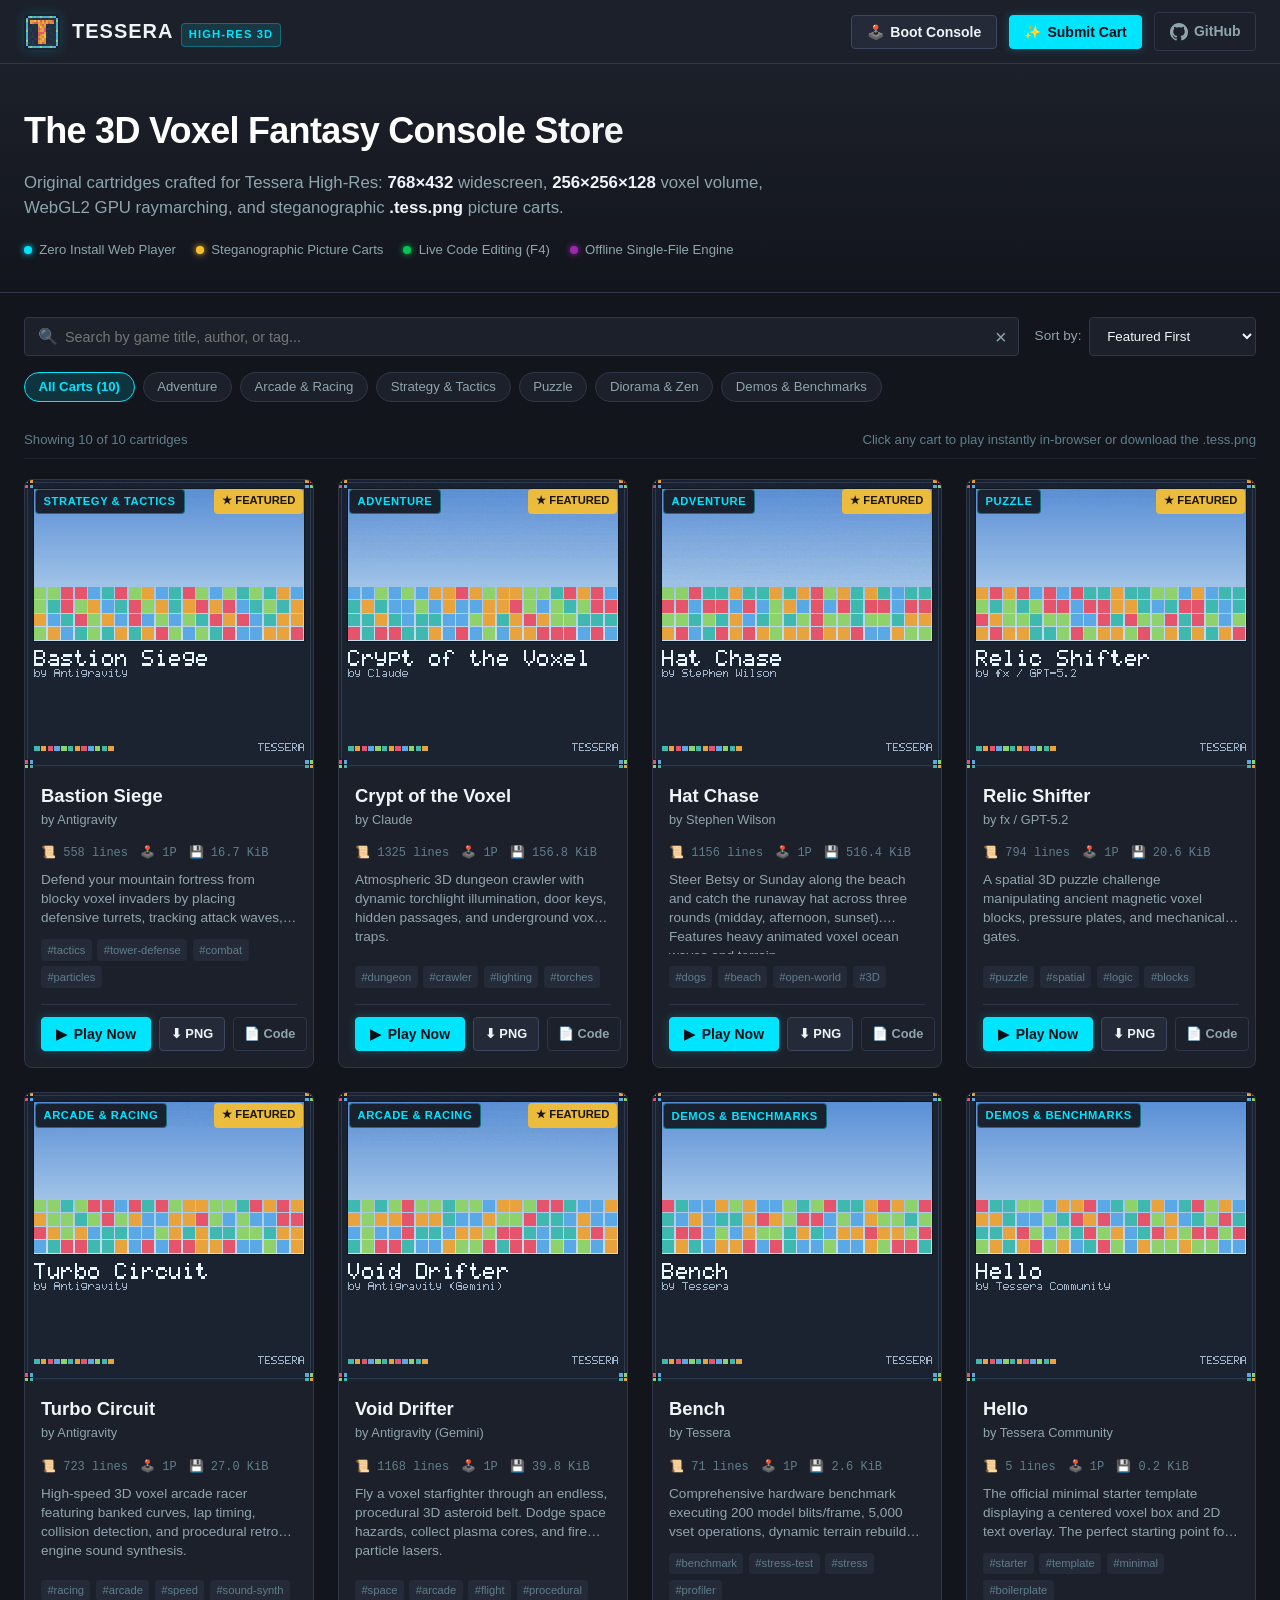
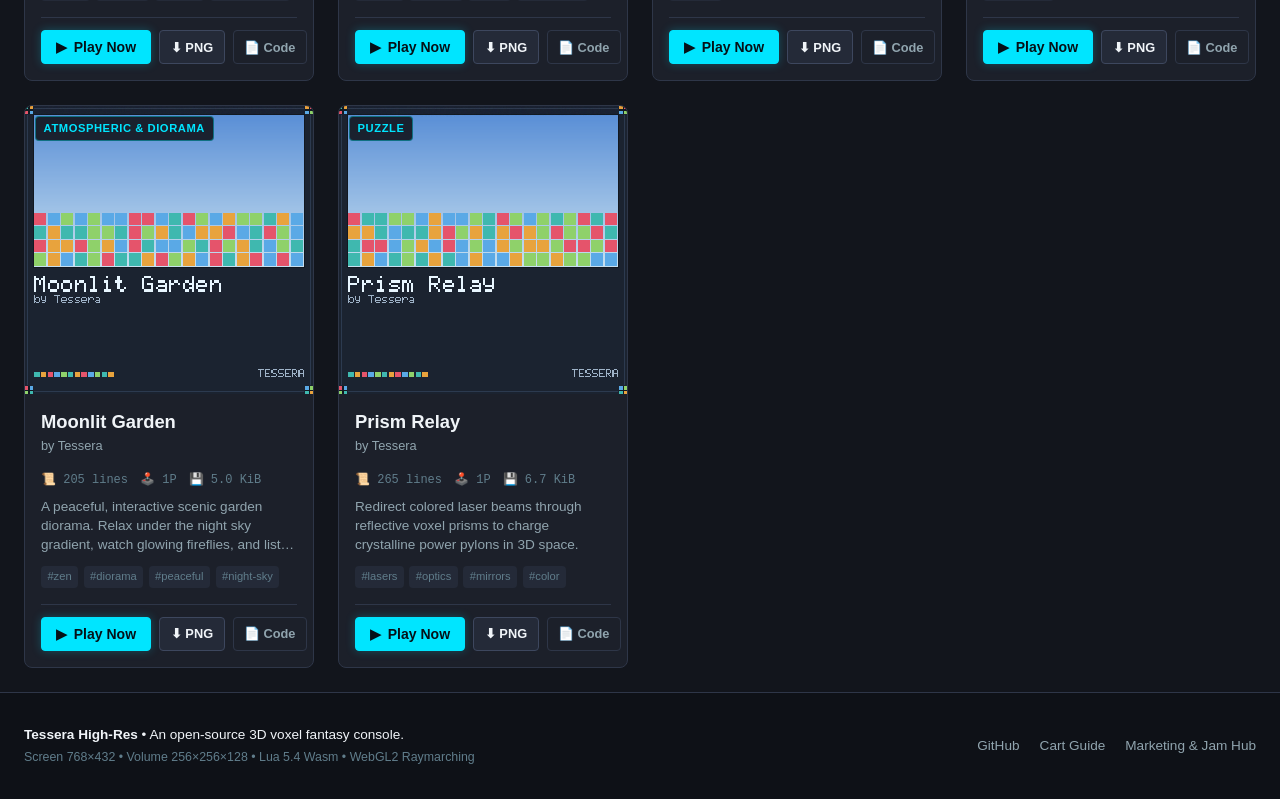
==== index.html @ 2a74eab0 "feat: initial release of Tessera High-Res Cartridge Showcase & Community Store" ====
<!doctype html>
<html lang="en">
<head>
  <meta charset="utf-8">
  <meta name="viewport" content="width=device-width, initial-scale=1">
  <title>Tessera High-Res • Community Cart Showcase & Store</title>
  <meta name="description" content="Discover, play, and download 3D voxel games for Tessera High-Res. 768x432 screen, 256x256x128 volume, WebGL2 raymarching, and steganographic PNG picture carts.">
  
  <!-- OpenGraph & Twitter Cards -->
  <meta property="og:title" content="Tessera High-Res • Cartridge Showcase & Store">
  <meta property="og:description" content="Play original 3D voxel games directly in your browser. Single-file fantasy console, WebGL2 raymarching, and drag-and-drop picture carts.">
  <meta property="og:image" content="assets/tessera-banner.png">
  <meta property="og:type" content="website">
  <meta name="twitter:card" content="summary_large_image">
  <meta name="twitter:title" content="Tessera High-Res • Cartridge Showcase">
  <meta name="twitter:description" content="Play original 3D voxel games directly in your browser with zero installs.">
  <meta name="twitter:image" content="assets/tessera-banner.png">

  <link rel="icon" type="image/png" href="assets/favicon-32.png">
  <link rel="stylesheet" href="style.css">
</head>
<body>
  <!-- Drag-and-drop overlay for dropped carts -->
  <div id="drop-overlay" class="drop-overlay hidden">
    <div class="drop-box">
      <div class="drop-icon">🎮</div>
      <h2>Drop .tess or .tess.png to Play!</h2>
      <p>Instant zero-install execution in the WebGL2 raymarched console</p>
    </div>
  </div>

  <!-- Header -->
  <header class="site-header">
    <div class="header-inner">
      <div class="brand">
        <a href="#" class="brand-link">
          <img src="assets/tessera-mark.png" alt="Tessera Mark" class="brand-mark" width="36" height="36">
          <div class="brand-text">
            <span class="brand-title">TESSERA</span>
            <span class="brand-badge">HIGH-RES 3D</span>
          </div>
        </a>
      </div>

      <nav class="header-nav">
        <button id="btn-boot-clean" class="btn btn-secondary">
          <span class="icon">🕹️</span> Boot Console
        </button>
        <button id="btn-open-submit" class="btn btn-primary">
          <span class="icon">✨</span> Submit Cart
        </button>
        <a href="https://github.com/stephenwil/tessera-showcase" target="_blank" rel="noopener" class="btn btn-ghost" title="View Source on GitHub">
          <svg class="gh-icon" viewBox="0 0 16 16" width="18" height="18" fill="currentColor">
            <path d="M8 0C3.58 0 0 3.58 0 8c0 3.54 2.29 6.53 5.47 7.59.4.07.55-.17.55-.38 0-.19-.01-.82-.01-1.49-2.01.37-2.53-.49-2.69-.94-.09-.23-.48-.94-.82-1.13-.28-.15-.68-.52-.01-.53.63-.01 1.08.58 1.23.82.72 1.21 1.87.87 2.33.66.07-.52.28-.87.51-1.07-1.78-.2-3.64-.89-3.64-3.95 0-.87.31-1.59.82-2.15-.08-.2-.36-1.02.08-2.12 0 0 .67-.21 2.2.82.64-.18 1.32-.27 2-.27.68 0 1.36.09 2 .27 1.53-1.04 2.2-.82 2.2-.82.44 1.1.16 1.92.08 2.12.51.56.82 1.27.82 2.15 0 3.07-1.87 3.75-3.65 3.95.29.25.54.73.54 1.48 0 1.07-.01 1.93-.01 2.2 0 .21.15.46.55.38A8.013 8.013 0 0016 8c0-4.42-3.58-8-8-8z"/>
          </svg>
          <span>GitHub</span>
        </a>
      </nav>
    </div>
  </header>

  <!-- Hero Section -->
  <section class="hero-section">
    <div class="hero-inner">
      <div class="hero-content">
        <h1 class="hero-title">The 3D Voxel Fantasy Console Store</h1>
        <p class="hero-lead">
          Original cartridges crafted for Tessera High-Res: <strong>768×432</strong> widescreen, 
          <strong>256×256×128</strong> voxel volume, WebGL2 GPU raymarching, and steganographic 
          <strong>.tess.png</strong> picture carts.
        </p>
        <div class="hero-meta-bar">
          <div class="meta-tag"><span class="dot cyan"></span> Zero Install Web Player</div>
          <div class="meta-tag"><span class="dot gold"></span> Steganographic Picture Carts</div>
          <div class="meta-tag"><span class="dot green"></span> Live Code Editing (F4)</div>
          <div class="meta-tag"><span class="dot magenta"></span> Offline Single-File Engine</div>
        </div>
      </div>
    </div>
  </section>

  <!-- Main Content / Store Catalog -->
  <main class="store-container">
    <!-- Filter & Search Toolbar -->
    <div class="toolbar">
      <div class="search-box">
        <span class="search-icon">🔍</span>
        <input type="text" id="search-input" placeholder="Search by game title, author, or tag..." autocomplete="off">
        <button id="search-clear" class="search-clear hidden" aria-label="Clear search">×</button>
      </div>

      <div class="sort-box">
        <label for="sort-select">Sort by:</label>
        <select id="sort-select">
          <option value="featured">Featured First</option>
          <option value="title-asc">Title (A-Z)</option>
          <option value="lines-desc">Code Size (Largest)</option>
          <option value="size-desc">File Size (Bytes)</option>
        </select>
      </div>
    </div>

    <!-- Category Pills -->
    <div class="category-pills" id="category-pills">
      <button class="pill active" data-genre="all">All Carts (<span id="count-all">0</span>)</button>
      <button class="pill" data-genre="Adventure">Adventure</button>
      <button class="pill" data-genre="Arcade & Racing">Arcade & Racing</button>
      <button class="pill" data-genre="Strategy & Tactics">Strategy & Tactics</button>
      <button class="pill" data-genre="Puzzle">Puzzle</button>
      <button class="pill" data-genre="Atmospheric & Diorama">Diorama & Zen</button>
      <button class="pill" data-genre="Demos & Benchmarks">Demos & Benchmarks</button>
    </div>

    <!-- Active Filters / Count Summary -->
    <div class="results-bar">
      <span id="results-count" class="results-count">Loading catalog...</span>
      <span class="results-hint">Click any cart to play instantly in-browser or download the .tess.png</span>
    </div>

    <!-- Cards Grid -->
    <div class="cards-grid" id="cards-grid">
      <!-- Populated via app.js -->
    </div>
  </main>

  <!-- Modal: Embedded Game Player -->
  <div id="player-modal" class="modal hidden" role="dialog" aria-modal="true">
    <div class="modal-backdrop" id="player-backdrop"></div>
    <div class="modal-dialog player-dialog">
      <div class="modal-header">
        <div class="modal-title-group">
          <span class="modal-badge">LIVE RUNTIME</span>
          <h2 id="player-title" class="modal-title">Game Title</h2>
          <span id="player-author" class="modal-author">by Author</span>
        </div>
        <div class="modal-actions">
          <button id="player-btn-fullscreen" class="btn btn-sm btn-secondary" title="Fullscreen (F)">
            ⛶ Fullscreen
          </button>
          <button id="player-btn-close" class="btn btn-sm btn-ghost" aria-label="Close Player">
            ✕
          </button>
        </div>
      </div>

      <div class="player-frame-container">
        <iframe id="player-iframe" src="about:blank" allow="autoplay; gamepad" tabindex="0"></iframe>
      </div>

      <!-- Controls & Quick Action Bar -->
      <div class="player-footer">
        <div class="controls-legend">
          <span class="legend-item"><kbd>WASD</kbd> / <kbd>Arrows</kbd> Move</span>
          <span class="legend-item"><kbd>Z</kbd> / <kbd>Space</kbd> A Button</span>
          <span class="legend-item"><kbd>X</kbd> / <kbd>E</kbd> B Button</span>
          <span class="legend-item"><kbd>Enter</kbd> Menu</span>
          <span class="legend-item highlight"><kbd>F4</kbd> Live Editor</span>
        </div>
        <div class="footer-buttons">
          <button id="player-btn-download" class="btn btn-sm btn-secondary">
            ⬇ Download .tess.png
          </button>
          <button id="player-btn-embed" class="btn btn-sm btn-ghost">
            📋 Embed
          </button>
          <button id="player-btn-source" class="btn btn-sm btn-ghost">
            📄 View Source
          </button>
        </div>
      </div>
    </div>
  </div>

  <!-- Modal: Source Code Viewer -->
  <div id="source-modal" class="modal hidden" role="dialog" aria-modal="true">
    <div class="modal-backdrop" id="source-backdrop"></div>
    <div class="modal-dialog source-dialog">
      <div class="modal-header">
        <div class="modal-title-group">
          <span class="modal-badge cyan">SOURCE CODE</span>
          <h2 id="source-title" class="modal-title">Cartridge Source</h2>
          <span id="source-meta" class="modal-author"></span>
        </div>
        <div class="modal-actions">
          <button id="source-btn-copy" class="btn btn-sm btn-secondary">📋 Copy Code</button>
          <button id="source-btn-close" class="btn btn-sm btn-ghost">✕</button>
        </div>
      </div>
      <div class="source-content-container">
        <pre><code id="source-code-block" class="source-code"></code></pre>
      </div>
    </div>
  </div>

  <!-- Modal: Submit Cart Guide -->
  <div id="submit-modal" class="modal hidden" role="dialog" aria-modal="true">
    <div class="modal-backdrop" id="submit-backdrop"></div>
    <div class="modal-dialog submit-dialog">
      <div class="modal-header">
        <div class="modal-title-group">
          <span class="modal-badge gold">COMMUNITY</span>
          <h2 class="modal-title">Submit Your Cartridge</h2>
          <span class="modal-author">Publish your game to the Tessera Community Showcase</span>
        </div>
        <button id="submit-btn-close" class="btn btn-sm btn-ghost">✕</button>
      </div>
      <div class="submit-body">
        <div class="submit-step">
          <div class="step-num">1</div>
          <div class="step-desc">
            <h3>Export Your Picture Cart (.tess.png)</h3>
            <p>From inside your game, press <kbd>Enter</kbd> to open the pause menu and select <strong>"Save label picture"</strong> or export the <code>.tess.png</code>. Your code, models, and label art are packed into one 256×256 image.</p>
          </div>
        </div>

        <div class="submit-step">
          <div class="step-num">2</div>
          <div class="step-desc">
            <h3>Instant Client-Side Pre-Flight Check</h3>
            <p>Drop your <code>.tess</code> or <code>.tess.png</code> file below to test if it parses and compresses within the 64 KiB capacity limit:</p>
            <div id="submit-drop-zone" class="submit-drop-zone">
              <span class="drop-icon">📦</span>
              <p>Drag & drop your cartridge file here, or <button type="button" id="submit-file-btn" class="link-btn">browse files</button></p>
              <input type="file" id="submit-file-input" accept=".tess,.png,image/png" hidden>
            </div>
            <div id="submit-validation-result" class="submit-validation-result hidden"></div>
          </div>
        </div>

        <div class="submit-step">
          <div class="step-num">3</div>
          <div class="step-desc">
            <h3>Submit to GitHub (Zero Cost, One-Click PR)</h3>
            <p>Once verified, submit via our GitHub Issue template or open a Pull Request. Our automated CI bot tests the cart in headless Chromium and publishes it to the storefront automatically!</p>
            <a href="https://github.com/stephenwil/tessera-showcase/issues/new?template=submit-cart.yml" target="_blank" rel="noopener" class="btn btn-primary submit-action-btn">
              🚀 Open Cart Submission on GitHub
            </a>
          </div>
        </div>
      </div>
    </div>
  </div>

  <!-- Toast Notification -->
  <div id="toast" class="toast hidden" role="status" aria-live="polite"></div>

  <!-- Footer -->
  <footer class="site-footer">
    <div class="footer-inner">
      <div class="footer-left">
        <p><strong>Tessera High-Res</strong> • An open-source 3D voxel fantasy console.</p>
        <p class="dim">Screen 768×432 • Volume 256×256×128 • Lua 5.4 Wasm • WebGL2 Raymarching</p>
      </div>
      <div class="footer-right">
        <a href="https://github.com/stephenwil/tessera-showcase" target="_blank" rel="noopener">GitHub</a>
        <a href="#" target="_blank" rel="noopener">Cart Guide</a>
        <a href="https://github.com/stephenwil/tessera-showcase" target="_blank" rel="noopener">Marketing & Jam Hub</a>
      </div>
    </div>
  </footer>

  <script src="app.js"></script>
</body>
</html>
---- style.css ----
/* Tessera High-Res Showcase Storefront Theme */
:root {
  --bg-deep: #0e1117;
  --bg-base: #12151c;
  --bg-card: #1c202a;
  --bg-elevated: #242a38;
  --border: #2e3648;
  --border-light: #3d475e;
  
  --text-main: #f0f4f8;
  --text-dim: #90a4ae;
  --text-muted: #607d8b;

  --cyan: #00e5ff;
  --cyan-glow: rgba(0, 229, 255, 0.25);
  --gold: #fbc02d;
  --gold-glow: rgba(251, 192, 45, 0.25);
  --green: #00c853;
  --magenta: #9c27b0;
  --red: #d8343c;
  --blue: #1976d2;

  --font-sans: -apple-system, BlinkMacSystemFont, "Segoe UI", Roboto, Helvetica, Arial, sans-serif;
  --font-mono: ui-monospace, SFMono-Regular, "SF Mono", Menlo, Consolas, "Liberation Mono", monospace;
  --radius-sm: 4px;
  --radius-md: 8px;
  --radius-lg: 12px;
  --transition: 0.15s ease;
}

*, *::before, *::after {
  box-sizing: border-box;
  margin: 0;
  padding: 0;
}

body {
  background-color: var(--bg-base);
  color: var(--text-main);
  font-family: var(--font-sans);
  line-height: 1.5;
  min-height: 100vh;
  display: flex;
  flex-direction: column;
}

/* Header */
.site-header {
  background: var(--bg-card);
  border-bottom: 1px solid var(--border);
  position: sticky;
  top: 0;
  z-index: 50;
  backdrop-filter: blur(8px);
}

.header-inner {
  max-width: 1400px;
  margin: 0 auto;
  padding: 0.75rem 1.5rem;
  display: flex;
  align-items: center;
  justify-content: space-between;
}

.brand-link {
  display: flex;
  align-items: center;
  gap: 0.75rem;
  text-decoration: none;
  color: inherit;
}

.brand-mark {
  image-rendering: pixelated;
  border-radius: var(--radius-sm);
  box-shadow: 0 0 12px rgba(0, 229, 255, 0.2);
}

.brand-text {
  display: flex;
  align-items: baseline;
  gap: 0.5rem;
}

.brand-title {
  font-weight: 800;
  font-size: 1.25rem;
  letter-spacing: 0.05em;
  color: var(--text-main);
}

.brand-badge {
  font-size: 0.7rem;
  font-weight: 700;
  letter-spacing: 0.1em;
  padding: 0.15rem 0.4rem;
  background: rgba(0, 229, 255, 0.12);
  color: var(--cyan);
  border: 1px solid rgba(0, 229, 255, 0.3);
  border-radius: var(--radius-sm);
}

.header-nav {
  display: flex;
  align-items: center;
  gap: 0.75rem;
}

/* Buttons */
.btn {
  display: inline-flex;
  align-items: center;
  justify-content: center;
  gap: 0.4rem;
  font-family: var(--font-sans);
  font-size: 0.875rem;
  font-weight: 600;
  padding: 0.5rem 0.9rem;
  border-radius: var(--radius-sm);
  border: 1px solid transparent;
  cursor: pointer;
  text-decoration: none;
  transition: all var(--transition);
  white-space: nowrap;
}

.btn-primary {
  background: var(--cyan);
  color: #051017;
  border-color: var(--cyan);
  box-shadow: 0 0 10px var(--cyan-glow);
}
.btn-primary:hover {
  background: #26ebff;
  box-shadow: 0 0 16px rgba(0, 229, 255, 0.4);
}

.btn-secondary {
  background: var(--bg-elevated);
  color: var(--text-main);
  border-color: var(--border-light);
}
.btn-secondary:hover {
  background: #2d3546;
  border-color: var(--cyan);
}

.btn-ghost {
  background: transparent;
  color: var(--text-dim);
  border-color: var(--border);
}
.btn-ghost:hover {
  color: var(--text-main);
  border-color: var(--text-dim);
  background: rgba(255, 255, 255, 0.04);
}

.btn-sm {
  font-size: 0.8rem;
  padding: 0.35rem 0.65rem;
}

.link-btn {
  background: none;
  border: none;
  color: var(--cyan);
  font-weight: 600;
  cursor: pointer;
  text-decoration: underline;
  padding: 0;
}

/* Hero Section */
.hero-section {
  background: linear-gradient(180deg, var(--bg-card) 0%, var(--bg-base) 100%);
  border-bottom: 1px solid var(--border);
  padding: 2.5rem 1.5rem 2rem;
}

.hero-inner {
  max-width: 1400px;
  margin: 0 auto;
}

.hero-title {
  font-size: 2.25rem;
  font-weight: 800;
  letter-spacing: -0.02em;
  margin-bottom: 0.75rem;
  background: linear-gradient(135deg, #ffffff 40%, var(--text-dim) 100%);
  -webkit-background-clip: text;
  -webkit-text-fill-color: transparent;
}

.hero-lead {
  font-size: 1.05rem;
  color: var(--text-dim);
  max-width: 800px;
  margin-bottom: 1.25rem;
}

.hero-lead strong {
  color: var(--text-main);
}

.hero-meta-bar {
  display: flex;
  flex-wrap: wrap;
  gap: 1.25rem;
}

.meta-tag {
  display: flex;
  align-items: center;
  gap: 0.45rem;
  font-size: 0.825rem;
  color: var(--text-dim);
}

.dot {
  width: 8px;
  height: 8px;
  border-radius: 50%;
  display: inline-block;
}
.dot.cyan { background: var(--cyan); box-shadow: 0 0 6px var(--cyan); }
.dot.gold { background: var(--gold); box-shadow: 0 0 6px var(--gold); }
.dot.green { background: var(--green); box-shadow: 0 0 6px var(--green); }
.dot.magenta { background: var(--magenta); box-shadow: 0 0 6px var(--magenta); }

/* Main Store Container */
.store-container {
  max-width: 1400px;
  width: 100%;
  margin: 0 auto;
  padding: 1.5rem;
  flex: 1;
}

/* Toolbar: Search & Sort */
.toolbar {
  display: flex;
  gap: 1rem;
  margin-bottom: 1rem;
  flex-wrap: wrap;
  justify-content: space-between;
}

.search-box {
  position: relative;
  flex: 1;
  min-width: 280px;
}

.search-icon {
  position: absolute;
  left: 0.9rem;
  top: 50%;
  transform: translateY(-50%);
  opacity: 0.5;
  pointer-events: none;
}

.search-box input {
  width: 100%;
  background: var(--bg-card);
  border: 1px solid var(--border);
  border-radius: var(--radius-sm);
  padding: 0.65rem 2.2rem 0.65rem 2.5rem;
  color: var(--text-main);
  font-size: 0.9rem;
  outline: none;
  transition: border-color var(--transition);
}
.search-box input:focus {
  border-color: var(--cyan);
  box-shadow: 0 0 0 2px var(--cyan-glow);
}

.search-clear {
  position: absolute;
  right: 0.75rem;
  top: 50%;
  transform: translateY(-50%);
  background: none;
  border: none;
  color: var(--text-dim);
  font-size: 1.25rem;
  cursor: pointer;
  line-height: 1;
}

.sort-box {
  display: flex;
  align-items: center;
  gap: 0.5rem;
  font-size: 0.85rem;
  color: var(--text-dim);
}

.sort-box select {
  background: var(--bg-card);
  border: 1px solid var(--border);
  color: var(--text-main);
  padding: 0.6rem 0.8rem;
  border-radius: var(--radius-sm);
  outline: none;
  cursor: pointer;
}
.sort-box select:focus {
  border-color: var(--cyan);
}

/* Category Pills */
.category-pills {
  display: flex;
  gap: 0.5rem;
  overflow-x: auto;
  padding-bottom: 0.5rem;
  margin-bottom: 1.25rem;
  scrollbar-width: thin;
}

.pill {
  background: var(--bg-card);
  border: 1px solid var(--border);
  color: var(--text-dim);
  padding: 0.4rem 0.85rem;
  border-radius: 20px;
  font-size: 0.825rem;
  font-weight: 500;
  cursor: pointer;
  white-space: nowrap;
  transition: all var(--transition);
}
.pill:hover {
  background: var(--bg-elevated);
  color: var(--text-main);
}
.pill.active {
  background: rgba(0, 229, 255, 0.15);
  color: var(--cyan);
  border-color: var(--cyan);
  font-weight: 600;
}

/* Results summary bar */
.results-bar {
  display: flex;
  justify-content: space-between;
  align-items: center;
  font-size: 0.825rem;
  color: var(--text-muted);
  margin-bottom: 1.25rem;
  padding-bottom: 0.5rem;
  border-bottom: 1px solid rgba(46, 54, 72, 0.4);
}

/* Cards Grid */
.cards-grid {
  display: grid;
  grid-template-columns: repeat(auto-fill, minmax(290px, 1fr));
  gap: 1.5rem;
}

/* Single Cart Card */
.cart-card {
  background: var(--bg-card);
  border: 1px solid var(--border);
  border-radius: var(--radius-md);
  overflow: hidden;
  display: flex;
  flex-direction: column;
  transition: transform var(--transition), border-color var(--transition), box-shadow var(--transition);
  position: relative;
}
.cart-card:hover {
  transform: translateY(-4px);
  border-color: var(--cyan);
  box-shadow: 0 8px 24px rgba(0, 0, 0, 0.5), 0 0 12px var(--cyan-glow);
}

.card-label-wrap {
  width: 100%;
  aspect-ratio: 1 / 1;
  background: var(--bg-deep);
  position: relative;
  overflow: hidden;
  cursor: pointer;
}

.card-label-img {
  width: 100%;
  height: 100%;
  object-fit: contain;
  image-rendering: pixelated;
  display: block;
  transition: transform 0.2s ease;
}
.cart-card:hover .card-label-img {
  transform: scale(1.02);
}

.card-badge-row {
  position: absolute;
  top: 0.6rem;
  left: 0.6rem;
  right: 0.6rem;
  display: flex;
  justify-content: space-between;
  pointer-events: none;
}

.badge-genre {
  font-size: 0.7rem;
  font-weight: 700;
  text-transform: uppercase;
  letter-spacing: 0.05em;
  padding: 0.2rem 0.5rem;
  border-radius: var(--radius-sm);
  background: rgba(18, 21, 28, 0.9);
  color: var(--cyan);
  border: 1px solid rgba(0, 229, 255, 0.4);
  backdrop-filter: blur(4px);
}

.badge-featured {
  font-size: 0.7rem;
  font-weight: 700;
  text-transform: uppercase;
  padding: 0.2rem 0.5rem;
  border-radius: var(--radius-sm);
  background: rgba(251, 192, 45, 0.9);
  color: #1a1500;
}

.card-play-overlay {
  position: absolute;
  inset: 0;
  background: rgba(14, 17, 23, 0.6);
  opacity: 0;
  display: flex;
  align-items: center;
  justify-content: center;
  transition: opacity var(--transition);
  backdrop-filter: blur(2px);
}
.card-label-wrap:hover .card-play-overlay {
  opacity: 1;
}

.play-circle {
  width: 60px;
  height: 60px;
  background: var(--cyan);
  color: #051017;
  border-radius: 50%;
  display: flex;
  align-items: center;
  justify-content: center;
  font-size: 1.5rem;
  box-shadow: 0 0 20px var(--cyan);
  transform: scale(0.9);
  transition: transform var(--transition);
}
.card-label-wrap:hover .play-circle {
  transform: scale(1);
}

.card-body {
  padding: 1rem;
  display: flex;
  flex-direction: column;
  flex: 1;
}

.card-header-row {
  margin-bottom: 0.35rem;
}

.card-title {
  font-size: 1.15rem;
  font-weight: 700;
  color: var(--text-main);
  line-height: 1.25;
}

.card-author {
  font-size: 0.8rem;
  color: var(--text-dim);
}

.card-stats-row {
  display: flex;
  gap: 0.75rem;
  font-size: 0.75rem;
  color: var(--text-muted);
  font-family: var(--font-mono);
  margin: 0.5rem 0;
}

.card-desc {
  font-size: 0.85rem;
  color: var(--text-dim);
  line-height: 1.4;
  margin-bottom: 0.75rem;
  display: -webkit-box;
  -webkit-line-clamp: 3;
  -webkit-box-orient: vertical;
  overflow: hidden;
  flex: 1;
}

.card-tags {
  display: flex;
  flex-wrap: wrap;
  gap: 0.35rem;
  margin-bottom: 1rem;
}

.tag-badge {
  font-size: 0.7rem;
  padding: 0.15rem 0.4rem;
  background: var(--bg-elevated);
  color: var(--text-muted);
  border-radius: var(--radius-sm);
}

.card-actions {
  display: grid;
  grid-template-columns: 1fr auto auto;
  gap: 0.5rem;
  margin-top: auto;
  padding-top: 0.75rem;
  border-top: 1px solid var(--border);
}

/* Modals */
.modal {
  position: fixed;
  inset: 0;
  z-index: 100;
  display: flex;
  align-items: center;
  justify-content: center;
  padding: 1.5rem;
}
.modal.hidden {
  display: none;
}

.modal-backdrop {
  position: absolute;
  inset: 0;
  background: rgba(10, 13, 18, 0.85);
  backdrop-filter: blur(8px);
}

.modal-dialog {
  position: relative;
  background: var(--bg-card);
  border: 1px solid var(--border-light);
  border-radius: var(--radius-lg);
  box-shadow: 0 16px 48px rgba(0, 0, 0, 0.8);
  width: 100%;
  max-width: 960px;
  max-height: 90vh;
  display: flex;
  flex-direction: column;
  overflow: hidden;
  z-index: 1;
}

.modal-header {
  padding: 0.85rem 1.25rem;
  background: var(--bg-elevated);
  border-bottom: 1px solid var(--border);
  display: flex;
  justify-content: space-between;
  align-items: center;
}

.modal-title-group {
  display: flex;
  align-items: baseline;
  gap: 0.6rem;
}

.modal-badge {
  font-size: 0.65rem;
  font-weight: 700;
  letter-spacing: 0.08em;
  padding: 0.15rem 0.4rem;
  border-radius: var(--radius-sm);
  background: rgba(0, 229, 255, 0.15);
  color: var(--cyan);
  border: 1px solid rgba(0, 229, 255, 0.4);
}
.modal-badge.gold {
  background: rgba(251, 192, 45, 0.15);
  color: var(--gold);
  border-color: rgba(251, 192, 45, 0.4);
}

.modal-title {
  font-size: 1.2rem;
  font-weight: 700;
}

.modal-author {
  font-size: 0.85rem;
  color: var(--text-dim);
}

.modal-actions {
  display: flex;
  align-items: center;
  gap: 0.5rem;
}

/* Player Frame */
.player-dialog {
  max-width: 1040px;
  background: #000000;
}

.player-frame-container {
  width: 100%;
  aspect-ratio: 16 / 9;
  background: #000000;
  position: relative;
}

.player-frame-container iframe {
  width: 100%;
  height: 100%;
  border: none;
  display: block;
}

.player-footer {
  background: var(--bg-card);
  padding: 0.75rem 1.25rem;
  border-top: 1px solid var(--border);
  display: flex;
  justify-content: space-between;
  align-items: center;
  flex-wrap: wrap;
  gap: 0.75rem;
}

.controls-legend {
  display: flex;
  flex-wrap: wrap;
  gap: 0.75rem;
  font-size: 0.775rem;
  color: var(--text-dim);
}

kbd {
  font-family: var(--font-mono);
  background: var(--bg-elevated);
  border: 1px solid var(--border-light);
  border-radius: var(--radius-sm);
  padding: 0.1rem 0.35rem;
  color: var(--text-main);
  font-size: 0.75rem;
}

.legend-item.highlight kbd {
  background: rgba(0, 229, 255, 0.2);
  border-color: var(--cyan);
  color: var(--cyan);
}

.footer-buttons {
  display: flex;
  gap: 0.5rem;
}

/* Source Code Dialog */
.source-dialog {
  max-width: 880px;
}

.source-content-container {
  padding: 1rem;
  overflow-y: auto;
  max-height: 70vh;
  background: #0c0f14;
}

.source-code {
  font-family: var(--font-mono);
  font-size: 0.825rem;
  line-height: 1.5;
  color: #d1d5db;
  white-space: pre-wrap;
  word-break: break-all;
}

/* Submit Modal Body */
.submit-body {
  padding: 1.5rem;
  overflow-y: auto;
  max-height: 75vh;
  display: flex;
  flex-direction: column;
  gap: 1.5rem;
}

.submit-step {
  display: flex;
  gap: 1rem;
}

.step-num {
  width: 32px;
  height: 32px;
  border-radius: 50%;
  background: var(--bg-elevated);
  border: 1px solid var(--border-light);
  color: var(--gold);
  font-weight: 700;
  display: flex;
  align-items: center;
  justify-content: center;
  flex-shrink: 0;
}

.step-desc h3 {
  font-size: 1.05rem;
  margin-bottom: 0.35rem;
  color: var(--text-main);
}
.step-desc p {
  font-size: 0.875rem;
  color: var(--text-dim);
  line-height: 1.5;
  margin-bottom: 0.75rem;
}

.submit-drop-zone {
  border: 2px dashed var(--border-light);
  border-radius: var(--radius-md);
  padding: 1.5rem;
  text-align: center;
  background: var(--bg-base);
  cursor: pointer;
  transition: all var(--transition);
}
.submit-drop-zone:hover, .submit-drop-zone.dragover {
  border-color: var(--cyan);
  background: rgba(0, 229, 255, 0.05);
}

.submit-validation-result {
  margin-top: 0.75rem;
  padding: 0.75rem 1rem;
  border-radius: var(--radius-sm);
  font-size: 0.85rem;
  font-family: var(--font-mono);
}
.submit-validation-result.success {
  background: rgba(0, 200, 83, 0.15);
  border: 1px solid var(--green);
  color: #a7f3d0;
}
.submit-validation-result.error {
  background: rgba(216, 52, 60, 0.15);
  border: 1px solid var(--red);
  color: #fca5a5;
}

.submit-action-btn {
  margin-top: 0.5rem;
}

/* Drag overlay */
.drop-overlay {
  position: fixed;
  inset: 0;
  background: rgba(14, 17, 23, 0.9);
  backdrop-filter: blur(8px);
  z-index: 200;
  display: flex;
  align-items: center;
  justify-content: center;
}
.drop-overlay.hidden { display: none; }

.drop-box {
  background: var(--bg-card);
  border: 3px dashed var(--cyan);
  border-radius: var(--radius-lg);
  padding: 3rem 4rem;
  text-align: center;
  box-shadow: 0 0 40px var(--cyan-glow);
}

.drop-icon {
  font-size: 3rem;
  margin-bottom: 1rem;
}

/* Toast */
.toast {
  position: fixed;
  bottom: 1.5rem;
  right: 1.5rem;
  background: var(--bg-elevated);
  border: 1px solid var(--cyan);
  color: var(--text-main);
  padding: 0.75rem 1.25rem;
  border-radius: var(--radius-sm);
  box-shadow: 0 8px 24px rgba(0, 0, 0, 0.5), 0 0 12px var(--cyan-glow);
  font-size: 0.875rem;
  z-index: 300;
  transform: translateY(0);
  transition: opacity 0.2s ease, transform 0.2s ease;
}
.toast.hidden {
  opacity: 0;
  transform: translateY(12px);
  pointer-events: none;
}

/* Footer */
.site-footer {
  background: var(--bg-deep);
  border-top: 1px solid var(--border);
  padding: 2rem 1.5rem;
  margin-top: auto;
  font-size: 0.85rem;
}

.footer-inner {
  max-width: 1400px;
  margin: 0 auto;
  display: flex;
  justify-content: space-between;
  align-items: center;
  flex-wrap: wrap;
  gap: 1rem;
}

.footer-left p.dim {
  color: var(--text-muted);
  font-size: 0.775rem;
  margin-top: 0.2rem;
}

.footer-right {
  display: flex;
  gap: 1.25rem;
}
.footer-right a {
  color: var(--text-dim);
  text-decoration: none;
}
.footer-right a:hover {
  color: var(--cyan);
}

@media (max-width: 768px) {
  .hero-title { font-size: 1.75rem; }
  .header-inner { flex-direction: column; gap: 0.75rem; align-items: flex-start; }
  .header-nav { width: 100%; justify-content: flex-start; overflow-x: auto; }
  .modal { padding: 0.5rem; }
  .player-footer { flex-direction: column; align-items: flex-start; }
}
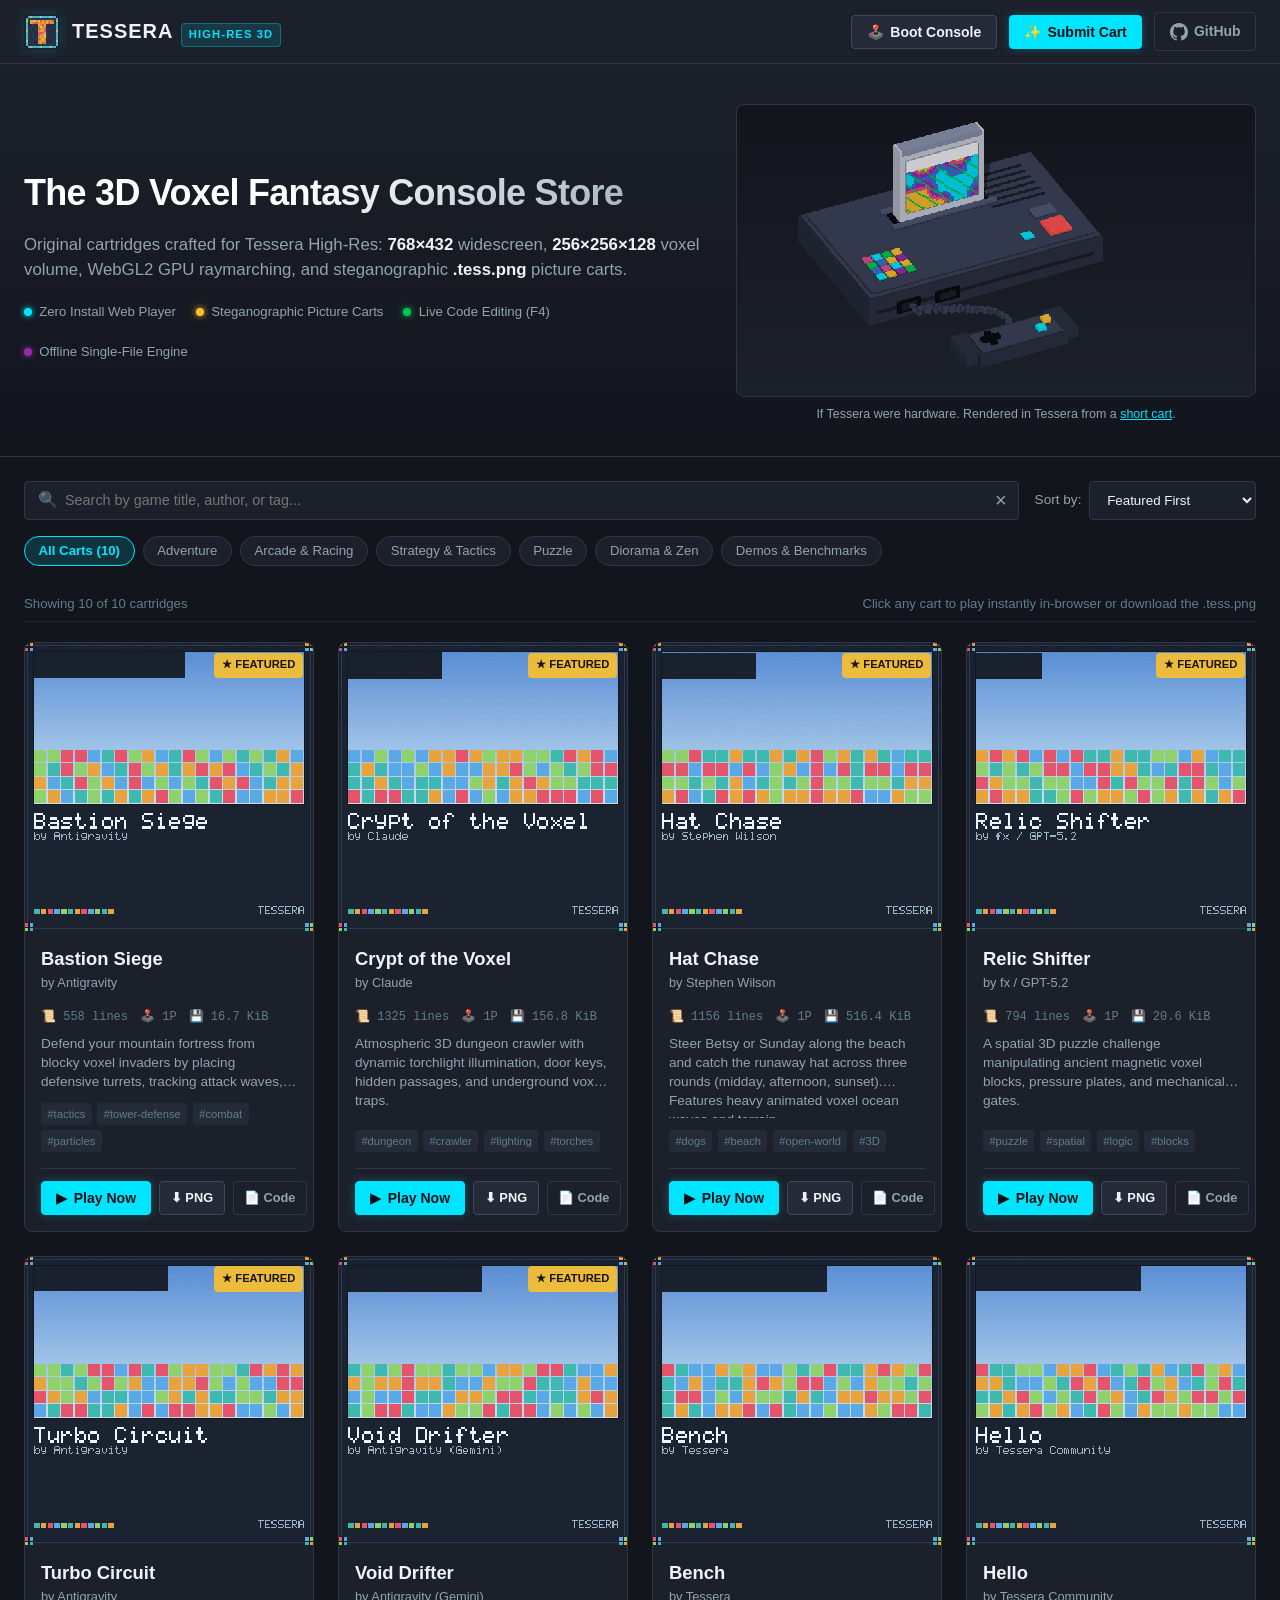
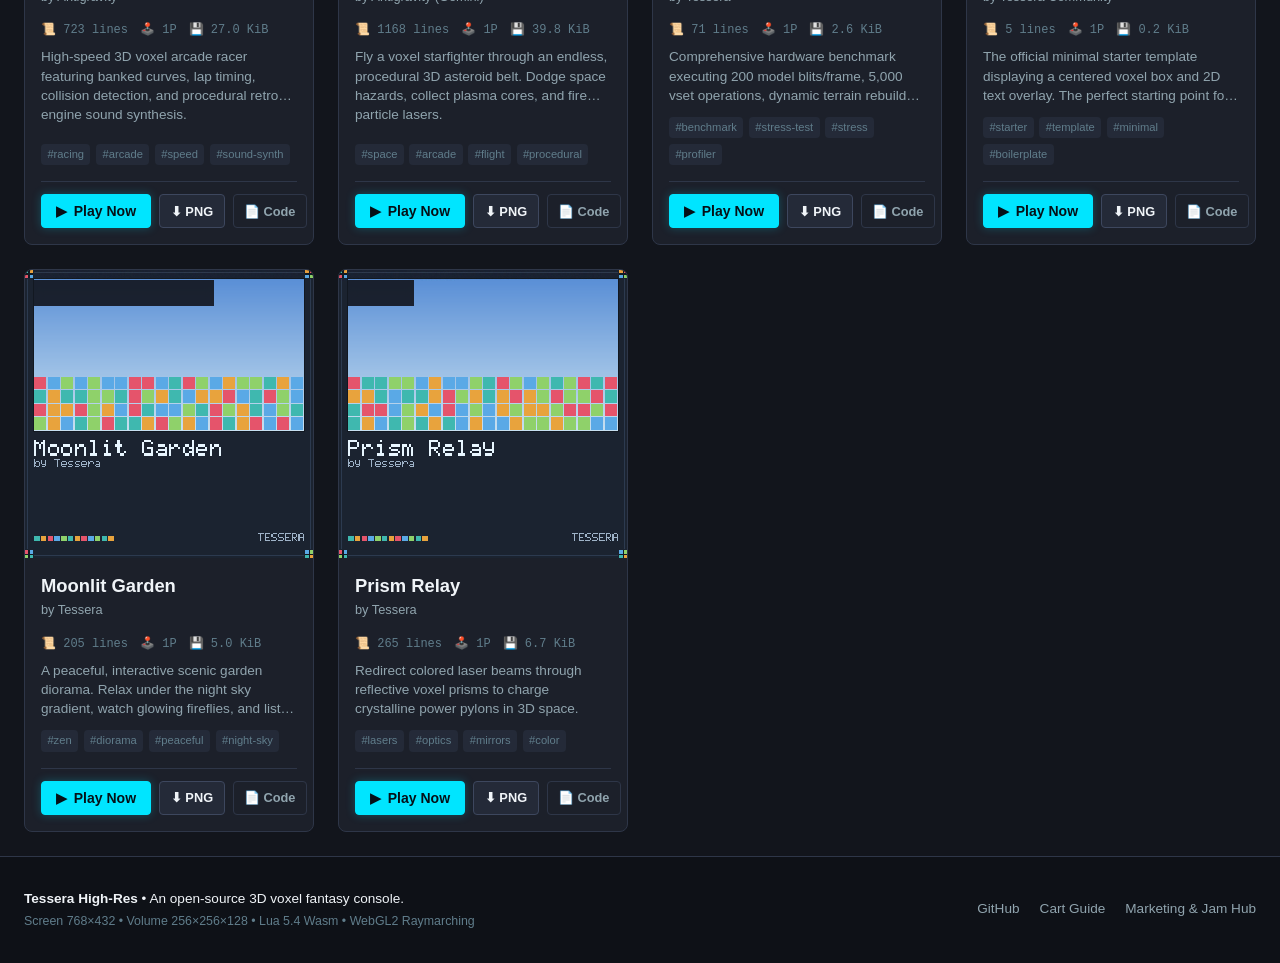
==== commit 489e095d: "feat: voxel console concept render in hero; brand title no longer a link The header brand was an <a " ====
--- a/index.html
+++ b/index.html
@@ -33,13 +33,13 @@
   <header class="site-header">
     <div class="header-inner">
       <div class="brand">
-        <a href="#" class="brand-link">
+        <div class="brand-link">
           <img src="assets/tessera-mark.png" alt="Tessera Mark" class="brand-mark" width="36" height="36">
           <div class="brand-text">
             <span class="brand-title">TESSERA</span>
             <span class="brand-badge">HIGH-RES 3D</span>
           </div>
-        </a>
+        </div>
       </div>
 
       <nav class="header-nav">
@@ -76,6 +76,11 @@
           <div class="meta-tag"><span class="dot magenta"></span> Offline Single-File Engine</div>
         </div>
       </div>
+      <figure class="hero-figure">
+        <img src="assets/console-concept.png" width="768" height="432"
+             alt="Voxel render of an imagined Tessera console: a dark slab with a mosaic logo, a picture cart in the slot, and a wired controller">
+        <figcaption>If Tessera were hardware. Rendered in Tessera from a <a href="assets/console-concept.tess" target="_blank" rel="noopener">short cart</a>.</figcaption>
+      </figure>
     </div>
   </section>
 
--- a/style.css
+++ b/style.css
@@ -182,6 +182,44 @@
 .hero-inner {
   max-width: 1400px;
   margin: 0 auto;
+  display: flex;
+  align-items: center;
+  gap: 2rem;
+}
+
+.hero-content {
+  flex: 1 1 0;
+  min-width: 0;
+}
+
+.hero-figure {
+  flex: 0 1 520px;
+  margin: 0;
+}
+
+.hero-figure img {
+  display: block;
+  width: 100%;
+  height: auto;
+  border-radius: var(--radius-md, 10px);
+  border: 1px solid var(--border);
+  image-rendering: pixelated;
+}
+
+.hero-figure figcaption {
+  margin-top: 0.5rem;
+  font-size: 0.78rem;
+  color: var(--text-dim);
+  text-align: center;
+}
+
+.hero-figure figcaption a {
+  color: var(--cyan);
+}
+
+@media (max-width: 960px) {
+  .hero-inner { flex-direction: column; align-items: stretch; }
+  .hero-figure { flex-basis: auto; }
 }
 
 .hero-title {
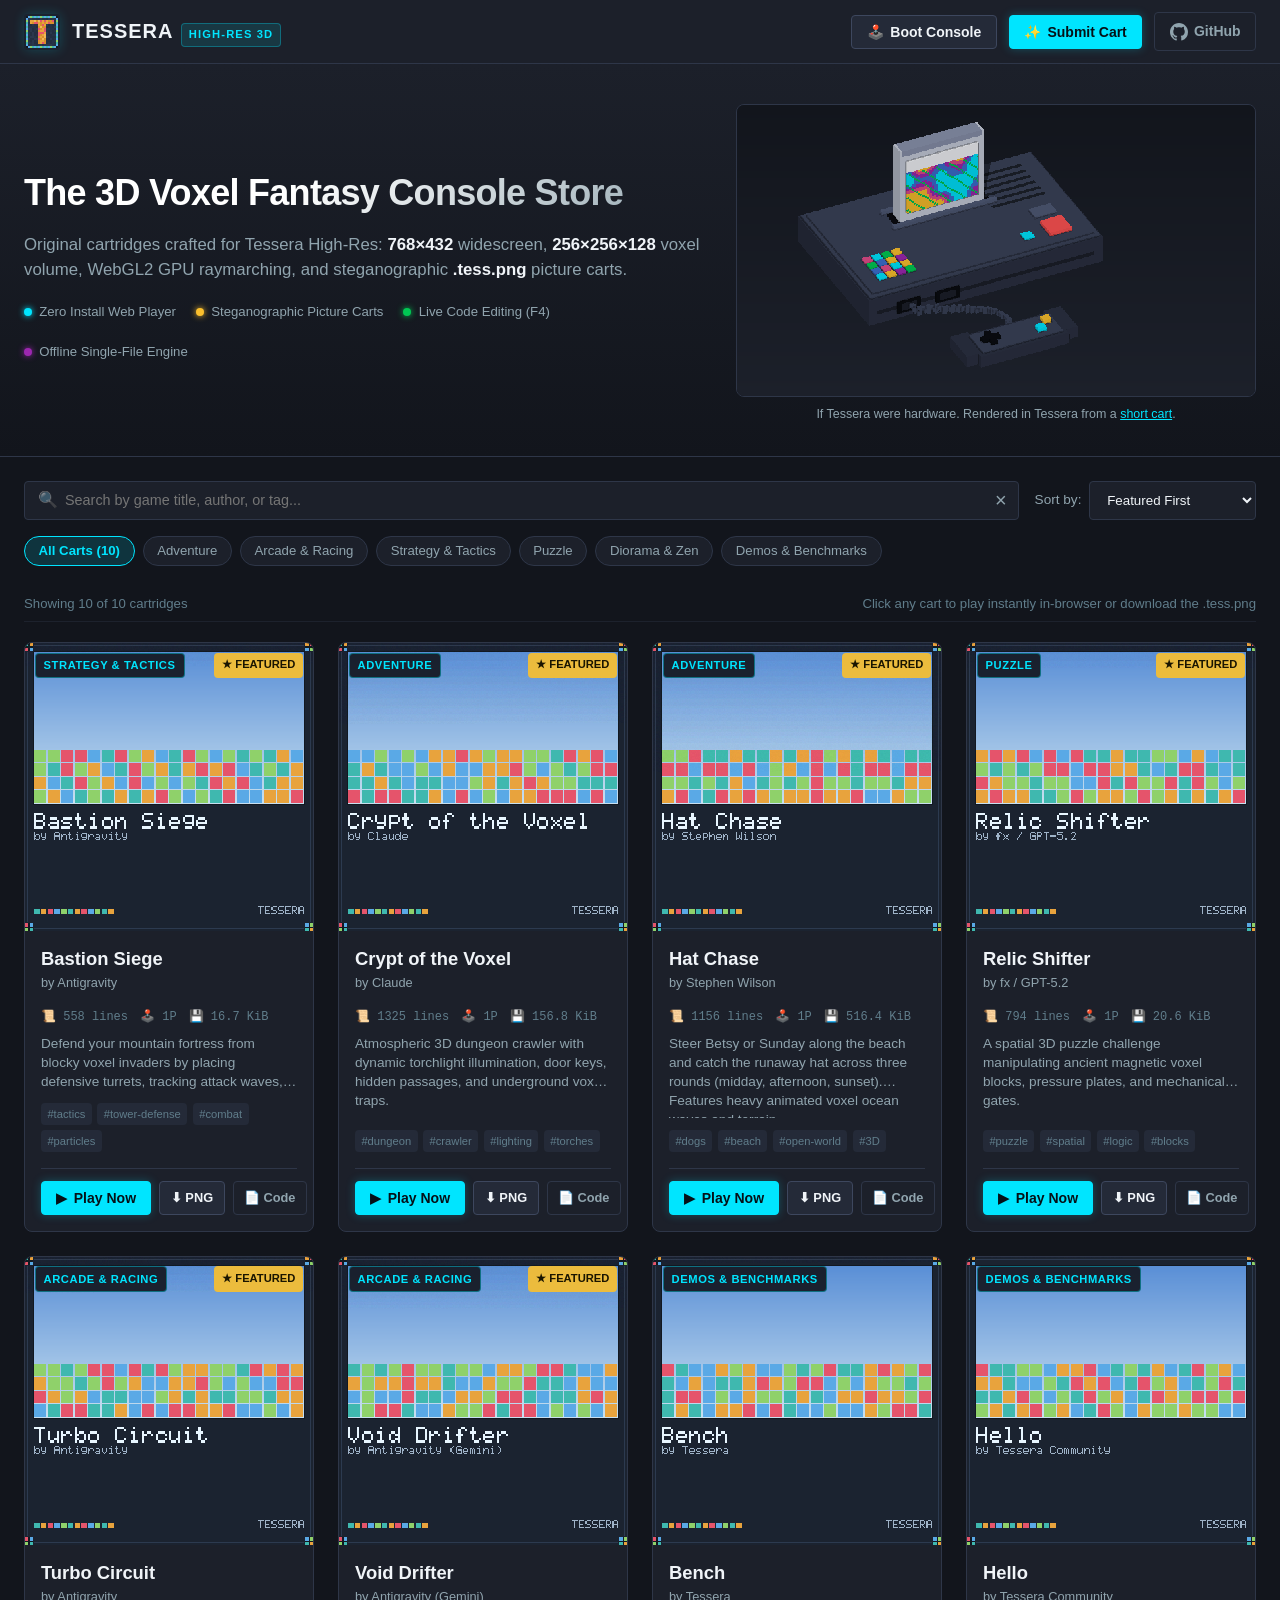
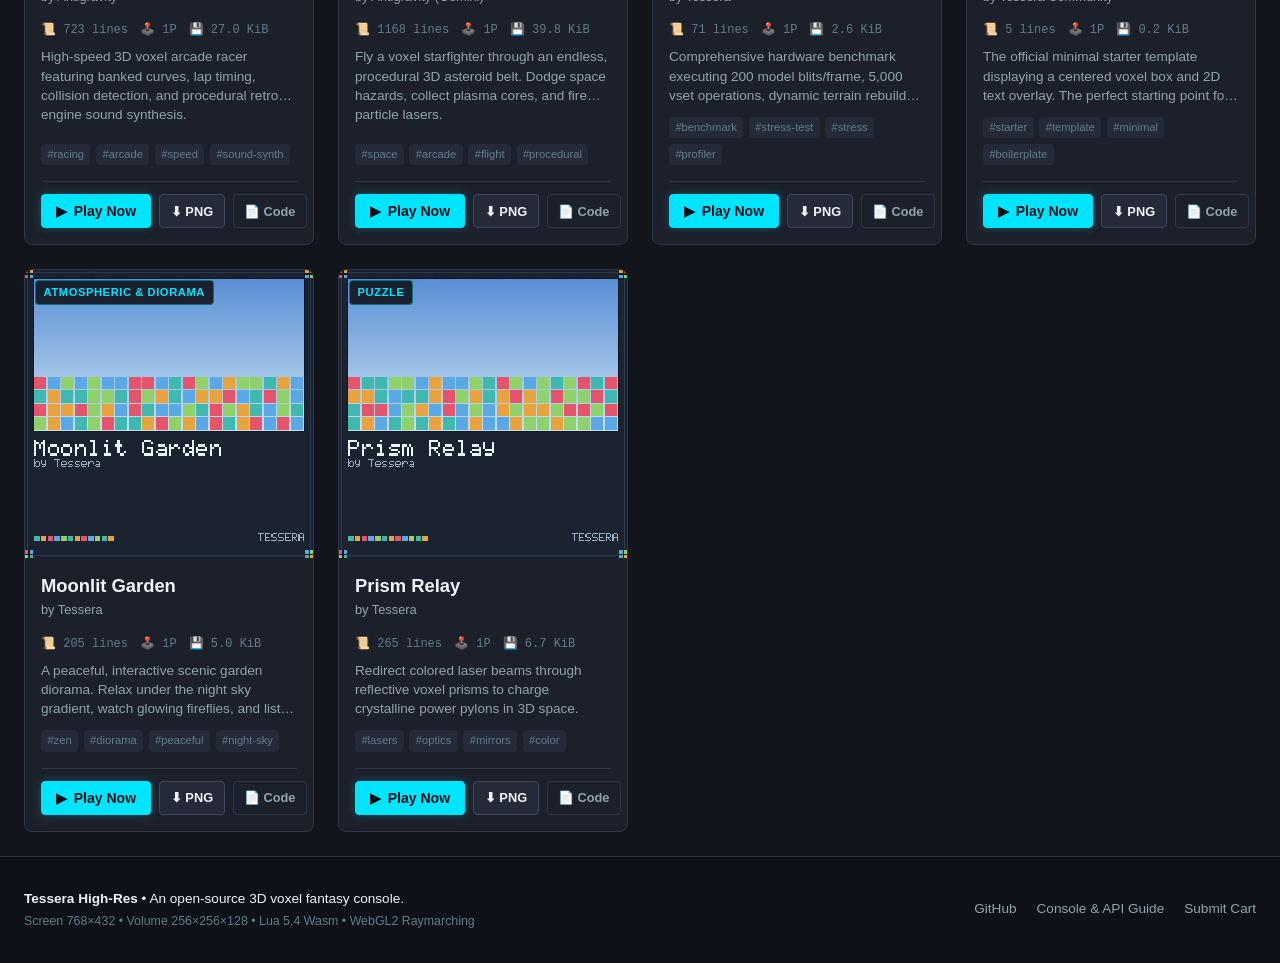
==== commit 8ce5e083: "fix: replace placeholder footer links with live Guide and Cart Submission" ====
--- a/index.html
+++ b/index.html
@@ -258,8 +258,8 @@
       </div>
       <div class="footer-right">
         <a href="https://github.com/stephenwil/tessera-showcase" target="_blank" rel="noopener">GitHub</a>
-        <a href="#" target="_blank" rel="noopener">Cart Guide</a>
-        <a href="https://github.com/stephenwil/tessera-showcase" target="_blank" rel="noopener">Marketing & Jam Hub</a>
+        <a href="guide.html" target="_blank" rel="noopener">Console & API Guide</a>
+        <a href="https://github.com/stephenwil/tessera-showcase/issues/new?template=submit-cart.yml" target="_blank" rel="noopener">Submit Cart</a>
       </div>
     </div>
   </footer>
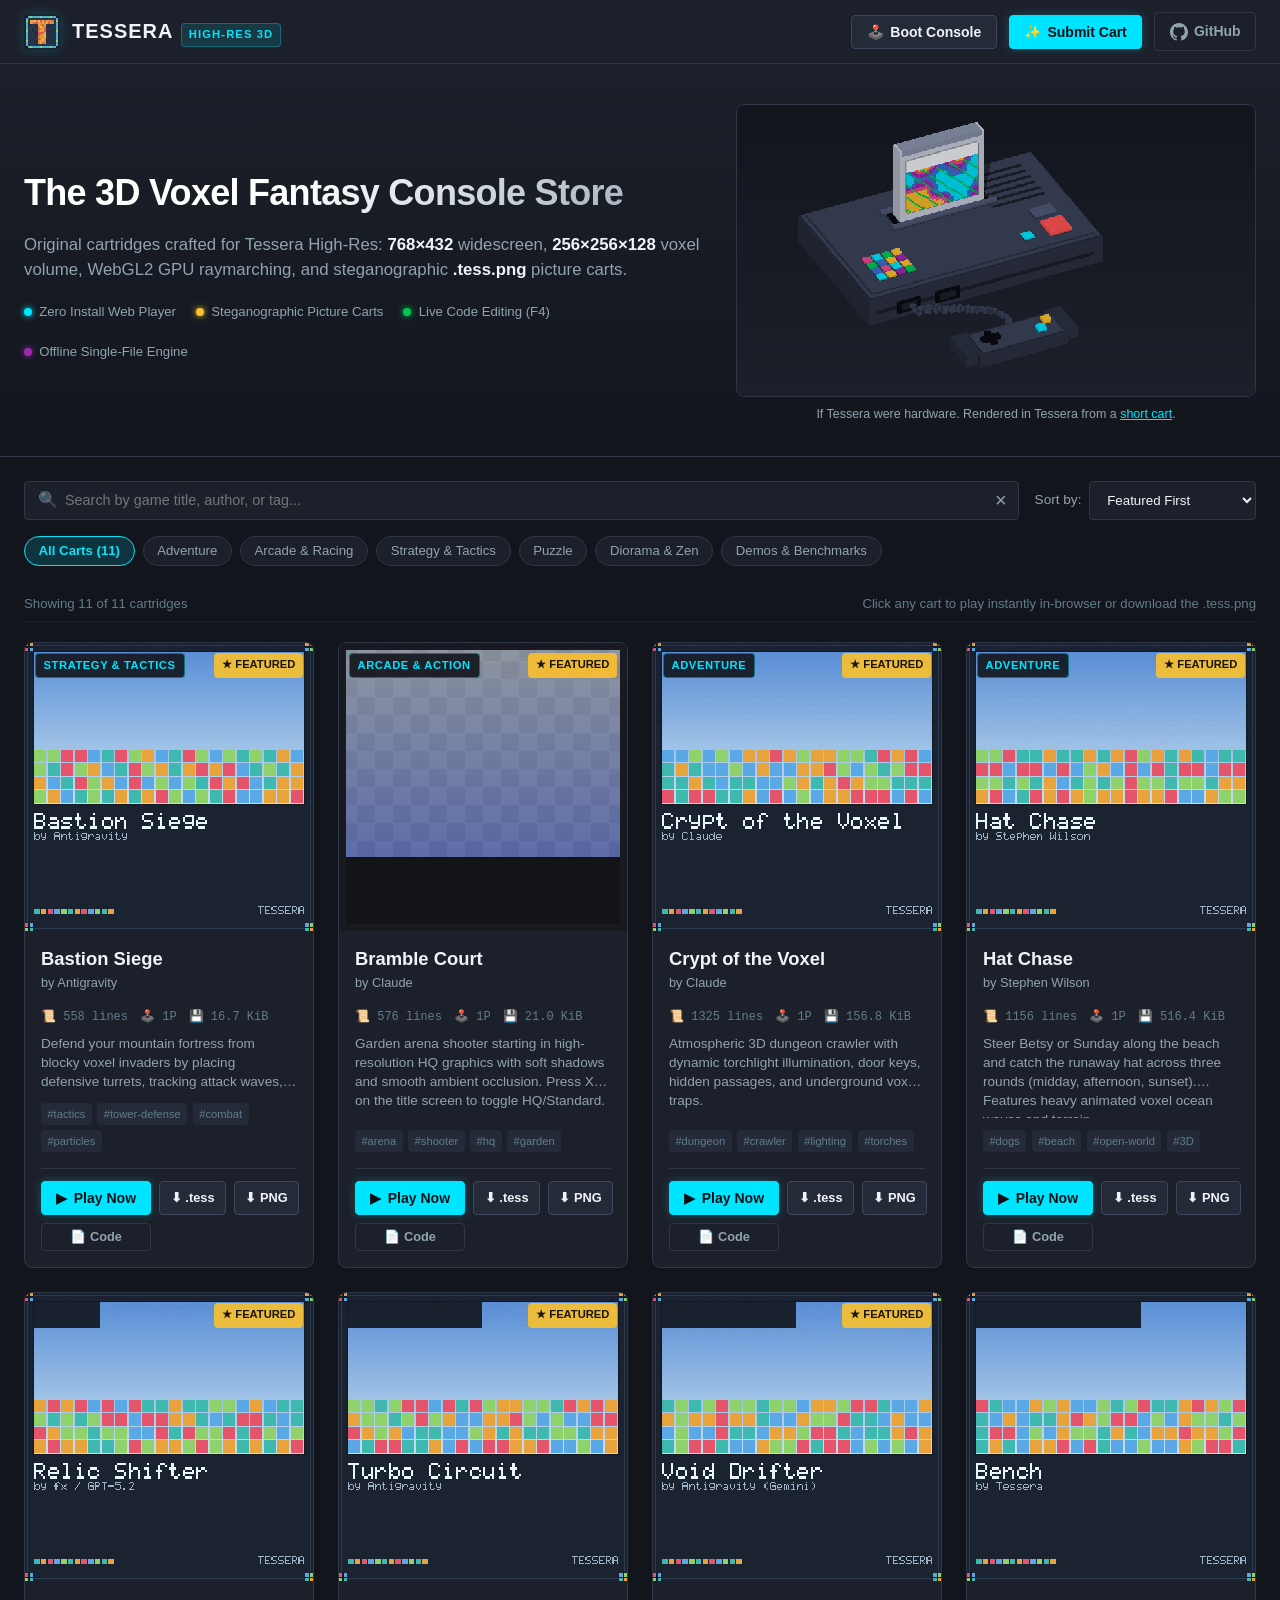
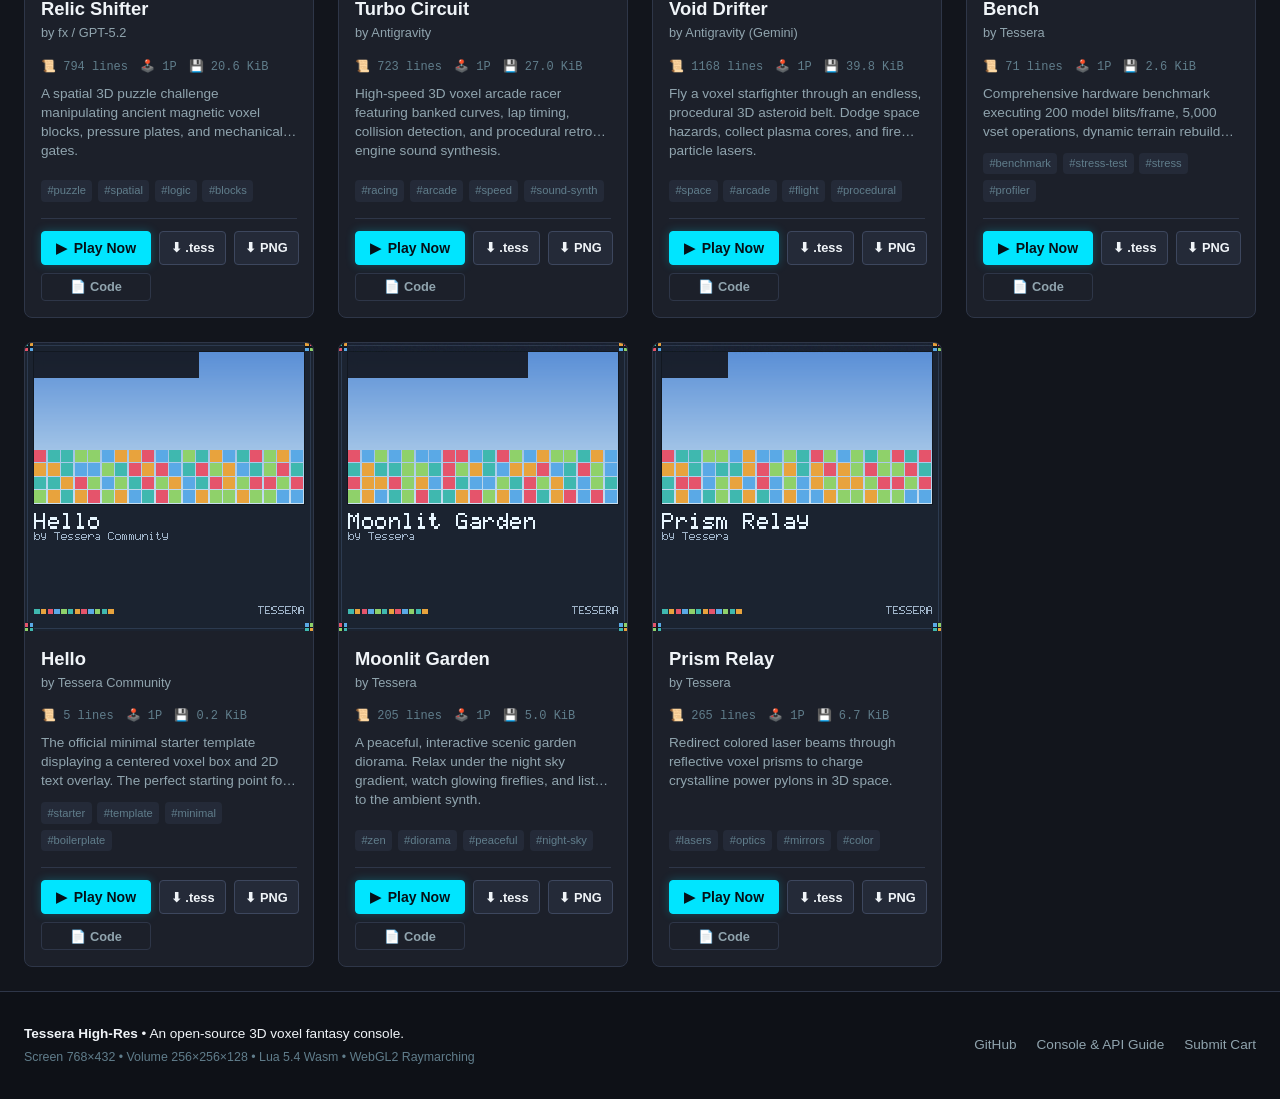
==== commit f29a6ddf: "feat: add Bramble Court, direct .tess downloads, updated runner and guide" ====
--- a/index.html
+++ b/index.html
@@ -187,6 +187,7 @@
           <span id="source-meta" class="modal-author"></span>
         </div>
         <div class="modal-actions">
+          <a id="source-btn-download" class="btn btn-sm btn-secondary" download>⬇ Download .tess</a>
           <button id="source-btn-copy" class="btn btn-sm btn-secondary">📋 Copy Code</button>
           <button id="source-btn-close" class="btn btn-sm btn-ghost">✕</button>
         </div>
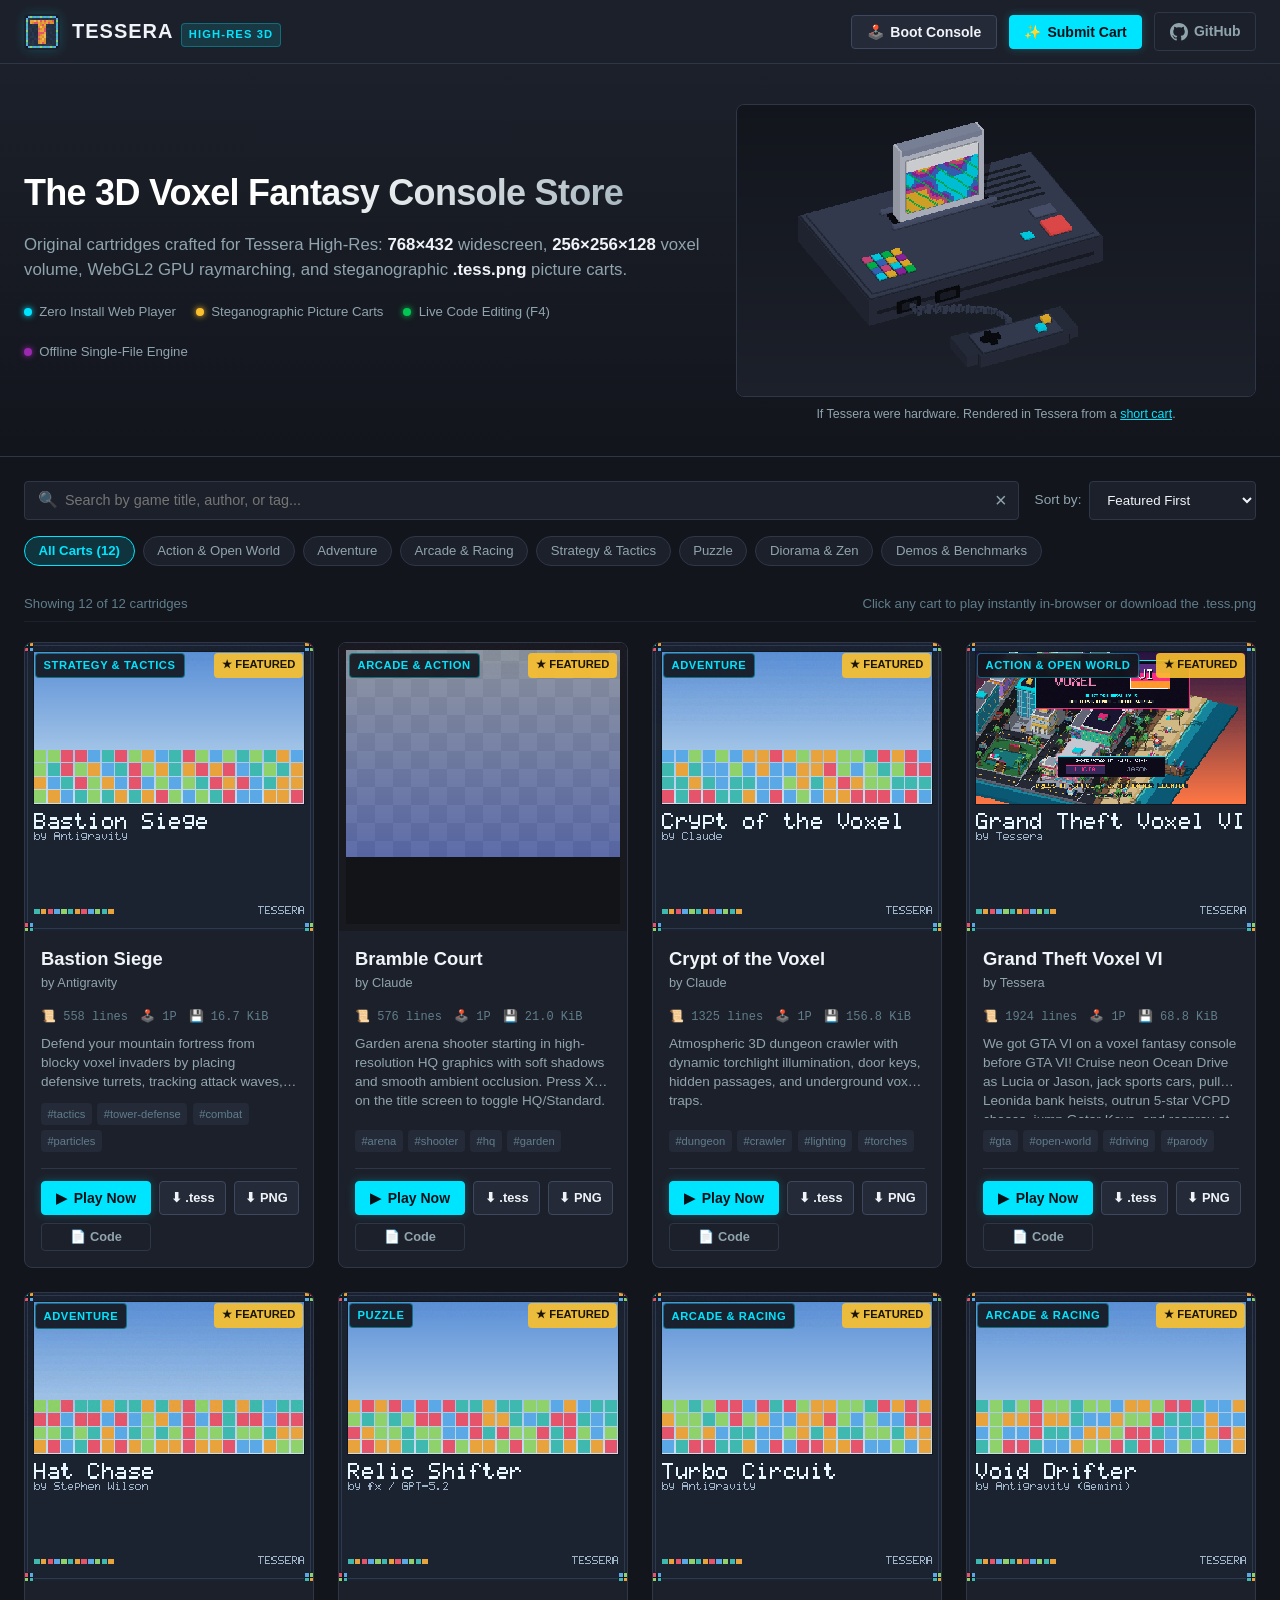
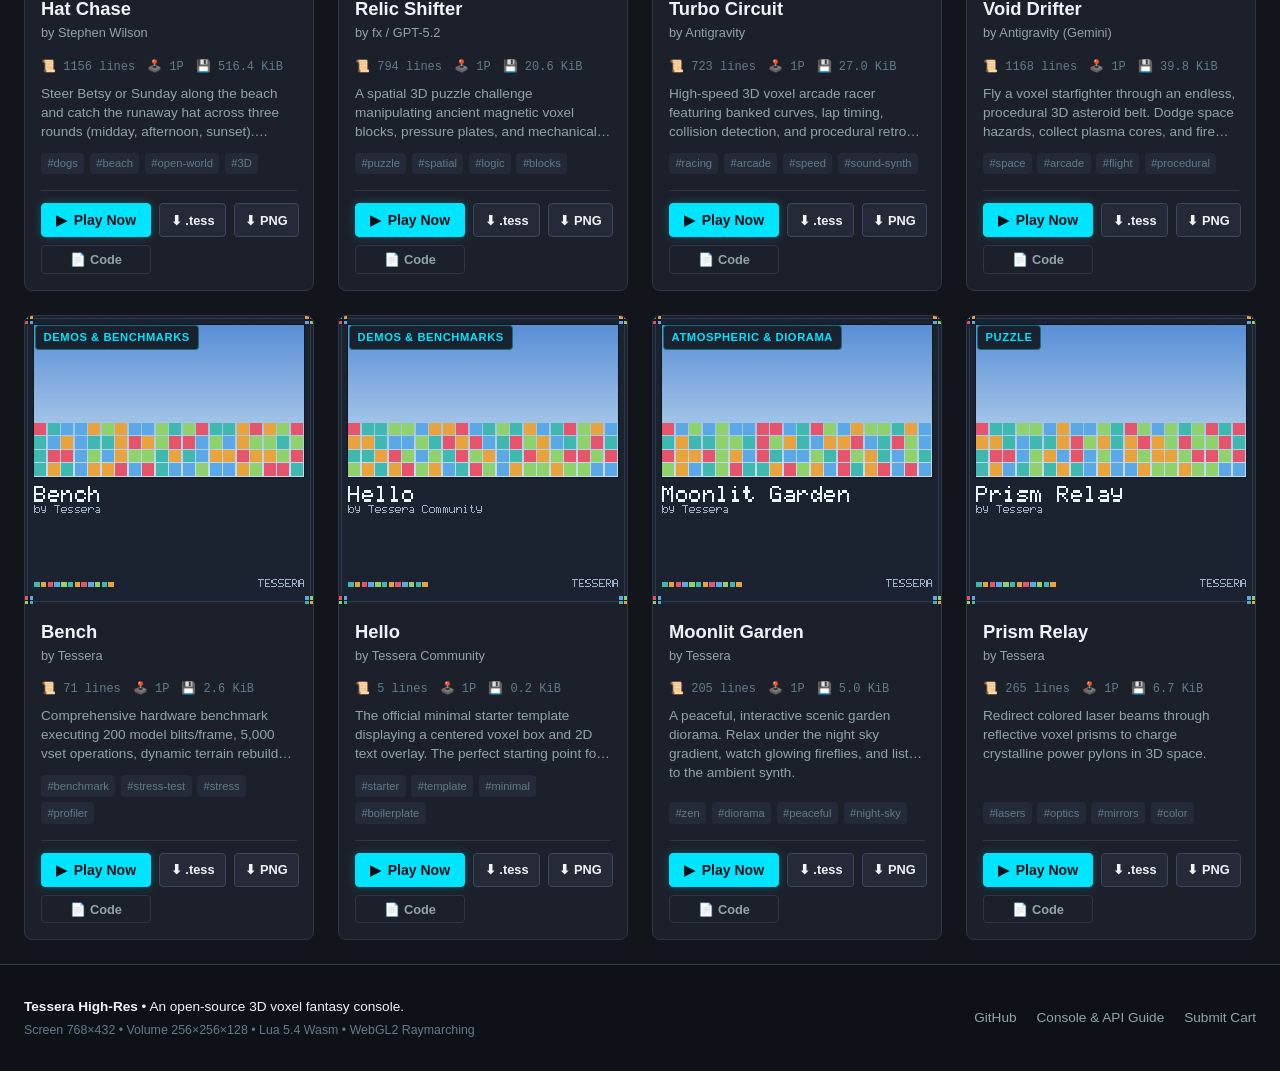
==== commit 73101f1a: "feat: add Grand Theft Voxel VI to showcase with picture cart label and updated runner" ====
--- a/index.html
+++ b/index.html
@@ -108,6 +108,7 @@
     <!-- Category Pills -->
     <div class="category-pills" id="category-pills">
       <button class="pill active" data-genre="all">All Carts (<span id="count-all">0</span>)</button>
+      <button class="pill" data-genre="Action & Open World">Action &amp; Open World</button>
       <button class="pill" data-genre="Adventure">Adventure</button>
       <button class="pill" data-genre="Arcade & Racing">Arcade & Racing</button>
       <button class="pill" data-genre="Strategy & Tactics">Strategy & Tactics</button>
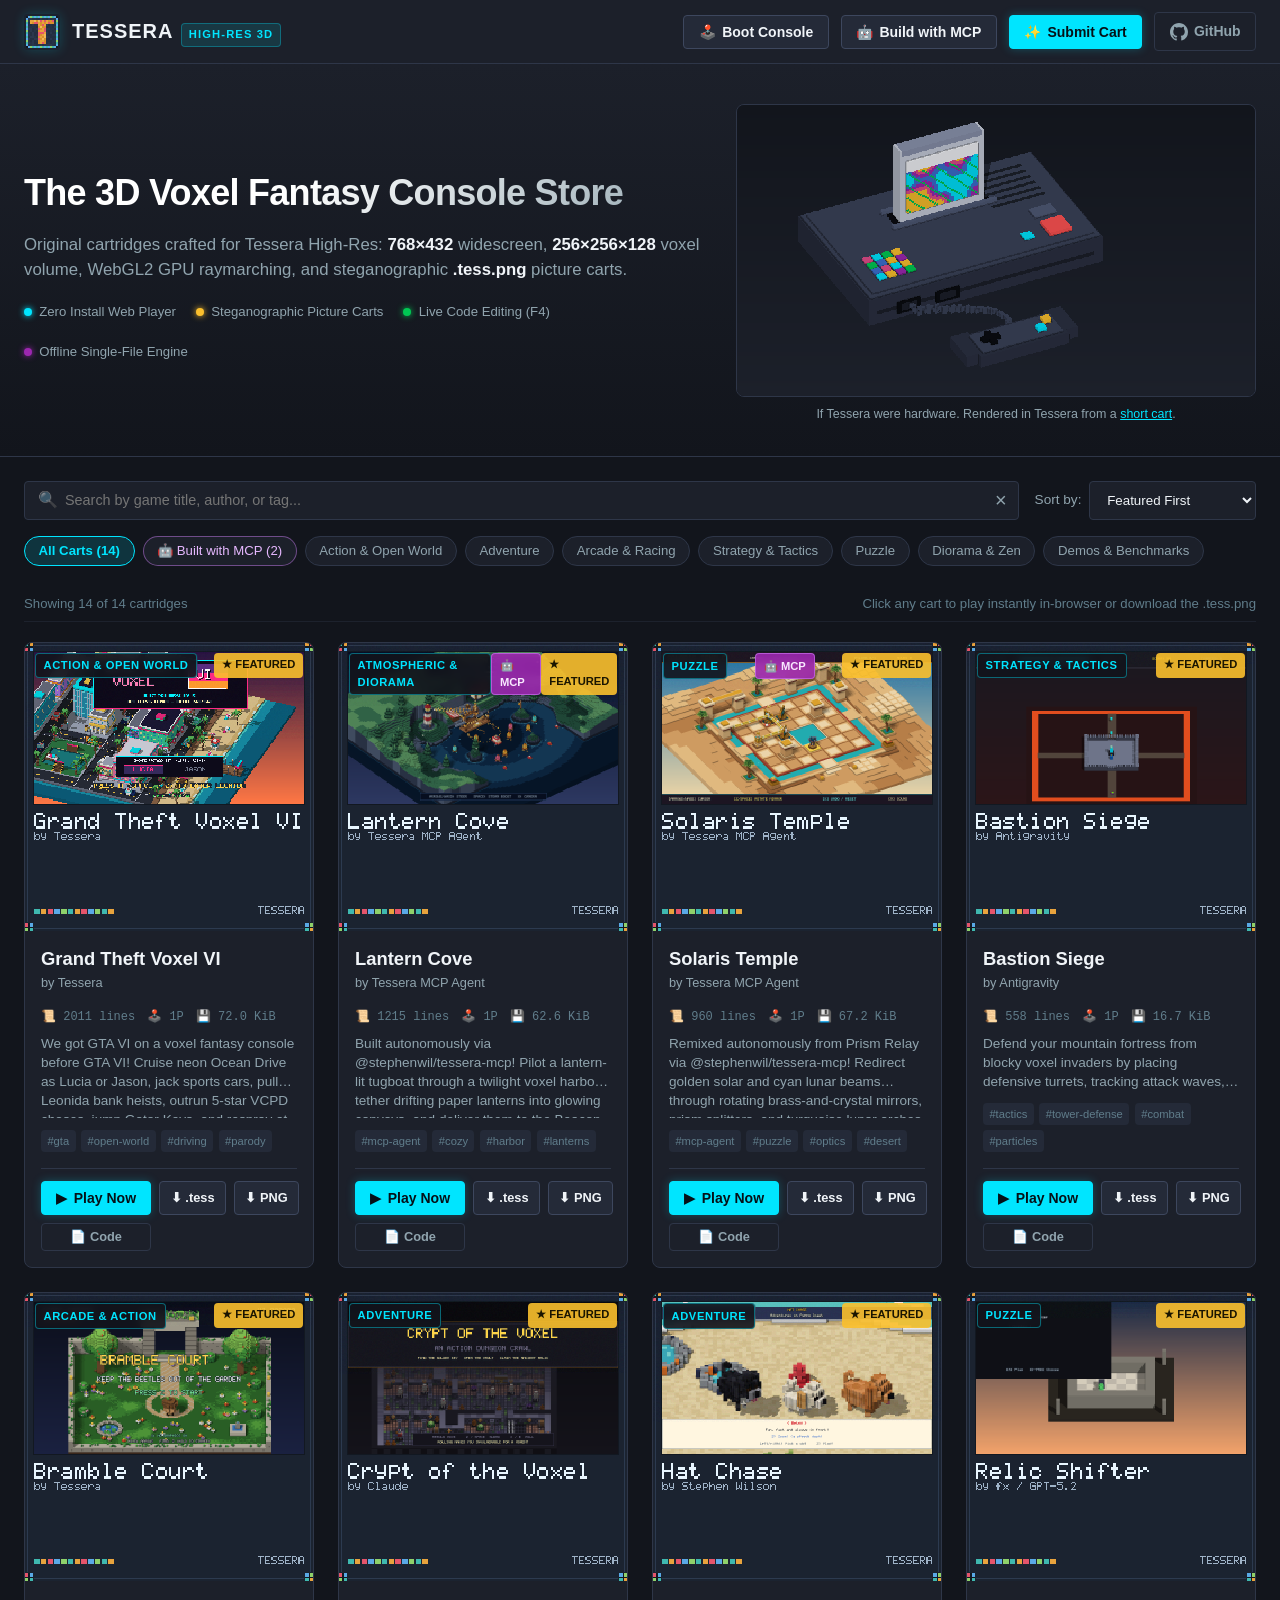
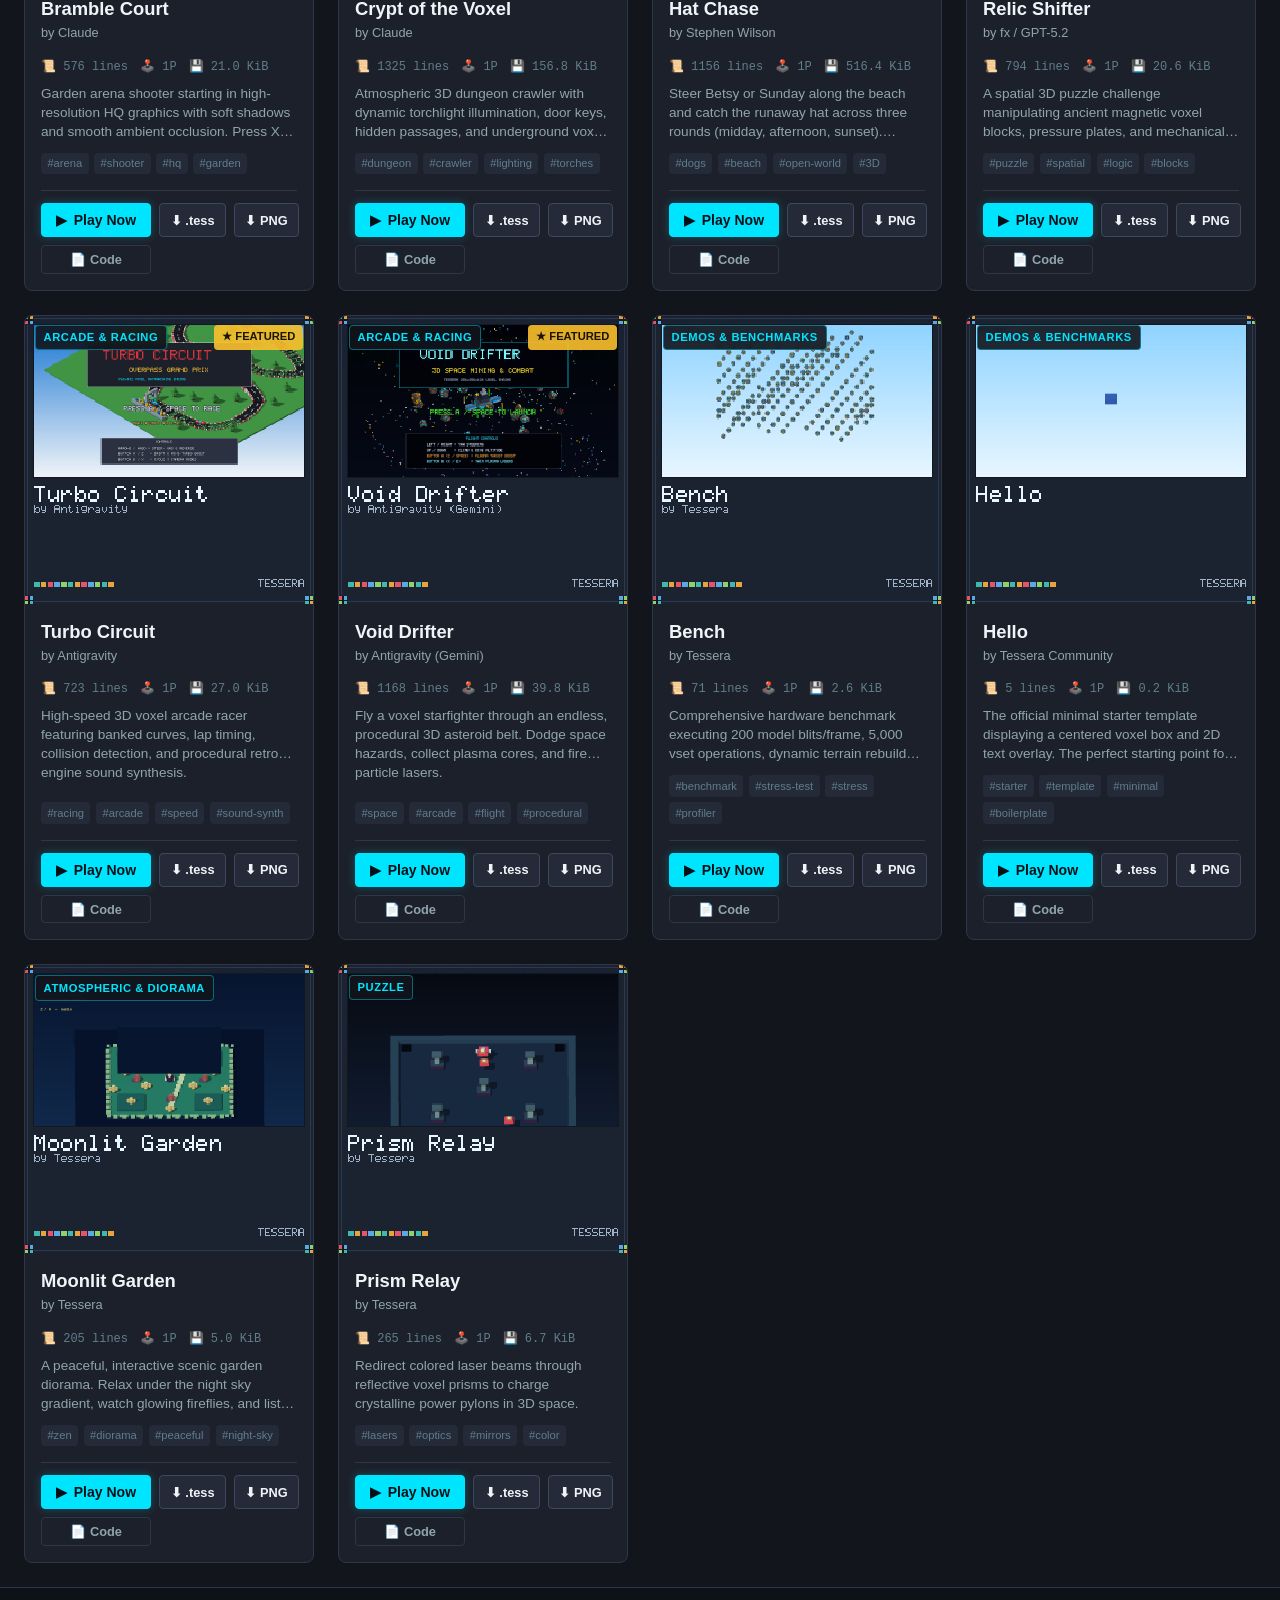
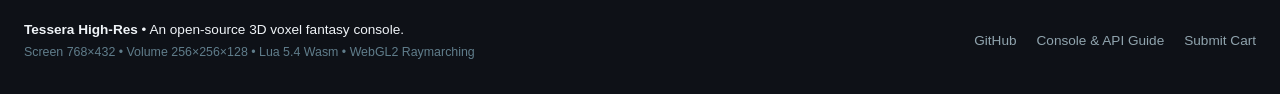
==== commit 770f9a08: "Refresh all cartridge covers with live voxel art, add Built with MCP UI, and add Solaris Temple" ====
--- a/index.html
+++ b/index.html
@@ -46,6 +46,9 @@
         <button id="btn-boot-clean" class="btn btn-secondary">
           <span class="icon">🕹️</span> Boot Console
         </button>
+        <button id="btn-open-mcp" class="btn btn-secondary">
+          <span class="icon">🤖</span> Build with MCP
+        </button>
         <button id="btn-open-submit" class="btn btn-primary">
           <span class="icon">✨</span> Submit Cart
         </button>
@@ -108,6 +111,7 @@
     <!-- Category Pills -->
     <div class="category-pills" id="category-pills">
       <button class="pill active" data-genre="all">All Carts (<span id="count-all">0</span>)</button>
+      <button class="pill pill-mcp" data-genre="mcp-agent">🤖 Built with MCP (<span id="count-mcp">0</span>)</button>
       <button class="pill" data-genre="Action & Open World">Action &amp; Open World</button>
       <button class="pill" data-genre="Adventure">Adventure</button>
       <button class="pill" data-genre="Arcade & Racing">Arcade & Racing</button>
@@ -248,6 +252,62 @@
     </div>
   </div>
 
+
+  <!-- Modal: Build with AI Agents (MCP Quickstart) -->
+  <div id="mcp-modal" class="modal hidden" role="dialog" aria-modal="true">
+    <div class="modal-backdrop" id="mcp-backdrop"></div>
+    <div class="modal-dialog submit-dialog">
+      <div class="modal-header">
+        <div class="modal-title-group">
+          <span class="modal-badge mcp">MCP SERVER</span>
+          <h2 class="modal-title">Build Voxel Carts with AI Agents</h2>
+          <span class="modal-author">Connect Claude, Cursor, Codex, or T3 Code to @stephenwil/tessera-mcp</span>
+        </div>
+        <button id="mcp-btn-close" class="btn btn-sm btn-ghost">✕</button>
+      </div>
+      <div class="submit-body">
+        <div class="submit-step">
+          <div class="step-num">1</div>
+          <div class="step-desc">
+            <h3>Add the MCP Server Config (Zero Clone)</h3>
+            <p>Drop this into your MCP client config (Claude Desktop, Cursor, T3 Code, etc.):</p>
+            <div class="mcp-code-wrap">
+              <pre><code id="mcp-config-snippet">{
+  "mcpServers": {
+    "tessera": {
+      "command": "npx",
+      "args": ["-y", "@stephenwil/tessera-mcp@latest"]
+    }
+  }
+}</code></pre>
+              <button type="button" id="mcp-btn-copy" class="btn btn-sm btn-secondary mcp-copy-btn">📋 Copy JSON</button>
+            </div>
+          </div>
+        </div>
+
+        <div class="submit-step">
+          <div class="step-num">2</div>
+          <div class="step-desc">
+            <h3>Closed Visual + Runtime Feedback Loop</h3>
+            <p>Agents get <strong>12 MCP tools</strong> &amp; <strong>3 guided prompts</strong> (<code>create-voxel-game</code>, <code>remix-showcase-cart</code>, <code>visual-polish-pass</code>) to scaffold projects, pull showcase carts, inspect 4-angle model turntables (<code>tessera_preview_model</code>), render live WebGL2 screenshots &amp; motion filmstrips (<code>tessera_render_preview</code>), and pack collector-grade <code>.tess.png</code> cartridges with automatic voxel cover art (<code>autoLabel: true</code>).</p>
+          </div>
+        </div>
+
+        <div class="submit-step">
+          <div class="step-num">3</div>
+          <div class="step-desc">
+            <h3>Explore Agent-Built Cartridges</h3>
+            <p>Every cart tagged <code>#mcp-agent</code> in this store was created end-to-end by an AI agent using only <code>@stephenwil/tessera-mcp</code>.</p>
+            <div class="mcp-modal-actions">
+              <button type="button" id="mcp-btn-filter" class="btn btn-primary">🤖 Browse MCP Carts</button>
+              <a href="https://github.com/stephenwil/tessera-kit" target="_blank" rel="noopener" class="btn btn-secondary">📦 tessera-kit on GitHub</a>
+            </div>
+          </div>
+        </div>
+      </div>
+    </div>
+  </div>
+
   <!-- Toast Notification -->
   <div id="toast" class="toast hidden" role="status" aria-live="polite"></div>
 
--- a/style.css
+++ b/style.css
@@ -909,3 +909,64 @@
   .modal { padding: 0.5rem; }
   .player-footer { flex-direction: column; align-items: flex-start; }
 }
+
+/* Built with MCP badge & quickstart modal */
+.badge-mcp {
+  font-size: 0.7rem;
+  font-weight: 700;
+  text-transform: uppercase;
+  padding: 0.2rem 0.5rem;
+  border-radius: var(--radius-sm);
+  background: rgba(156, 39, 176, 0.9);
+  color: #f8e8ff;
+  border: 1px solid rgba(213, 128, 255, 0.55);
+  backdrop-filter: blur(4px);
+}
+
+.modal-badge.mcp {
+  background: rgba(156, 39, 176, 0.25);
+  color: #e2a8ff;
+  border-color: rgba(213, 128, 255, 0.5);
+}
+
+.pill-mcp {
+  border-color: rgba(213, 128, 255, 0.45);
+  color: #e6b8ff;
+}
+
+.pill-mcp.active,
+.pill-mcp:hover {
+  background: rgba(156, 39, 176, 0.28);
+  border-color: rgba(213, 128, 255, 0.85);
+  color: #ffffff;
+}
+
+.mcp-code-wrap {
+  position: relative;
+  margin-top: 0.65rem;
+  background: var(--bg-deep);
+  border: 1px solid var(--border);
+  border-radius: var(--radius-sm);
+  padding: 0.85rem 1rem;
+  overflow-x: auto;
+}
+
+.mcp-code-wrap pre {
+  margin: 0;
+  font-size: 0.82rem;
+  line-height: 1.5;
+  color: var(--cyan);
+}
+
+.mcp-copy-btn {
+  position: absolute;
+  top: 0.5rem;
+  right: 0.5rem;
+}
+
+.mcp-modal-actions {
+  display: flex;
+  flex-wrap: wrap;
+  gap: 0.75rem;
+  margin-top: 0.75rem;
+}
